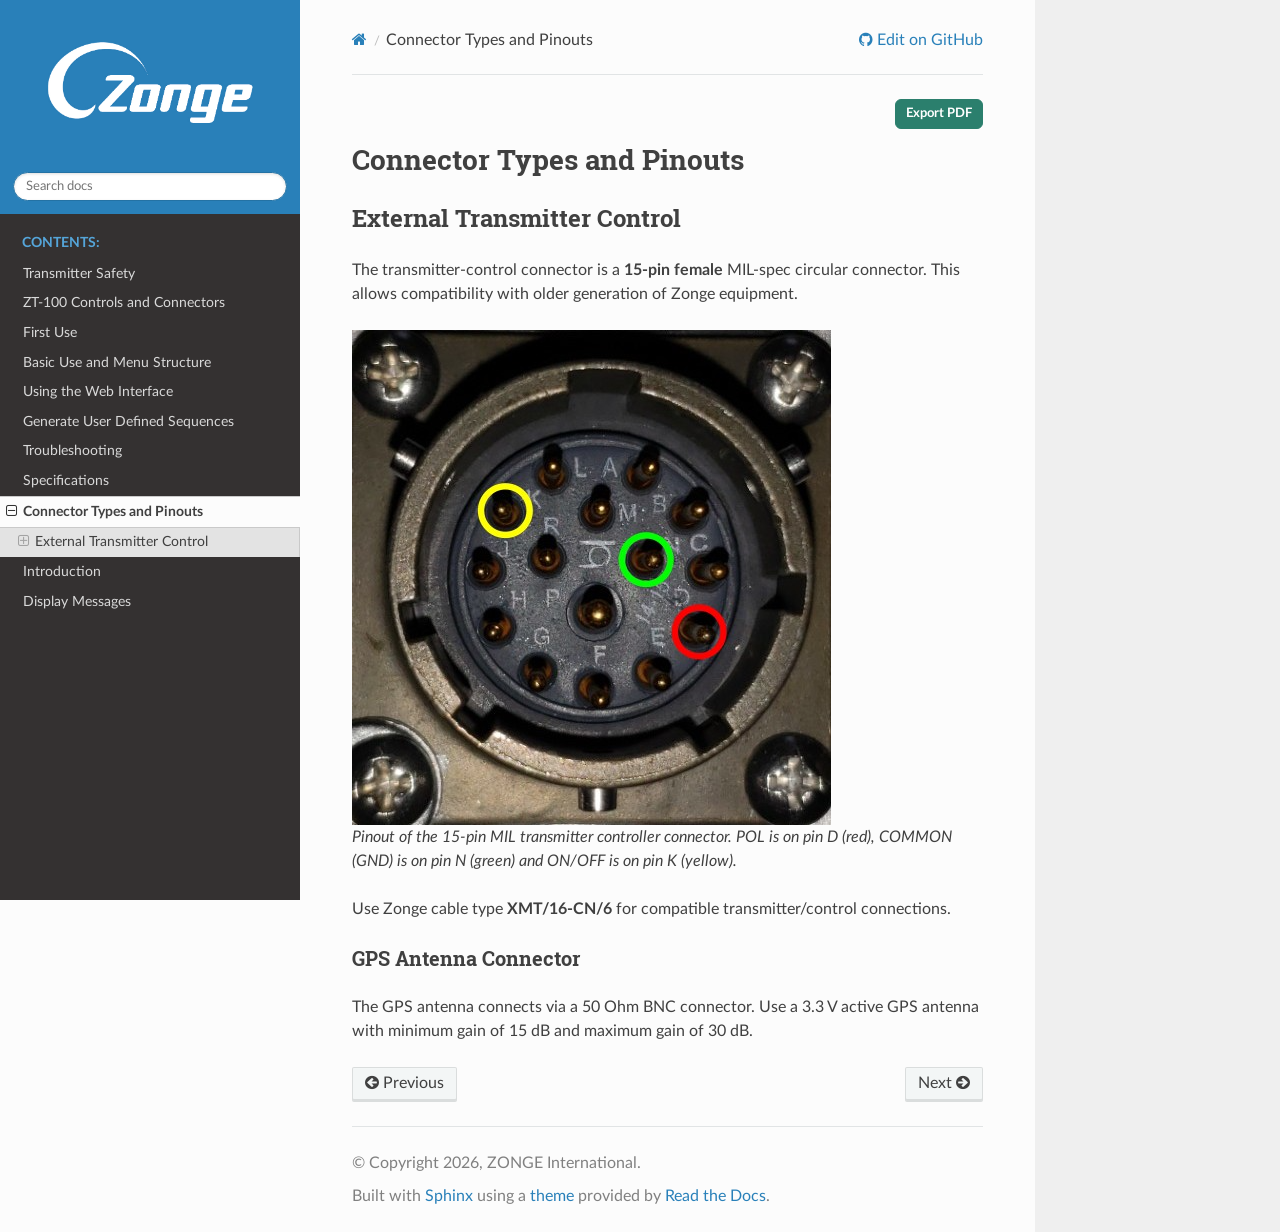
==== connectors.html @ f95c5143 "Deploy updated documentation" ====
<!DOCTYPE html>
<html class="writer-html5" lang="en" data-content_root="./">
<head>
  <meta charset="utf-8" /><meta name="viewport" content="width=device-width, initial-scale=1" />

  <meta name="viewport" content="width=device-width, initial-scale=1.0" />
  <title>Connector Types and Pinouts &mdash; ZT-100 User Manual</title>
      <link rel="stylesheet" type="text/css" href="_static/pygments.css?v=b86133f3" />
      <link rel="stylesheet" type="text/css" href="_static/css/theme.css?v=9edc463e" />
      <link rel="stylesheet" type="text/css" href="_static/custom.css?v=fa1c30a4" />

  
    <link rel="shortcut icon" href="_static/zonge.ico"/>
      <script src="_static/jquery.js?v=5d32c60e"></script>
      <script src="_static/_sphinx_javascript_frameworks_compat.js?v=2cd50e6c"></script>
      <script src="_static/documentation_options.js?v=d5501fd1"></script>
      <script src="_static/doctools.js?v=fd6eb6e6"></script>
      <script src="_static/sphinx_highlight.js?v=6ffebe34"></script>
    <script src="_static/js/theme.js"></script>
    <link rel="index" title="Index" href="genindex.html" />
    <link rel="search" title="Search" href="search.html" />
    <link rel="next" title="Introduction" href="introduction.html" />
    <link rel="prev" title="Specifications" href="specifications.html" /> 
</head>

<body class="wy-body-for-nav"> 
  <div class="wy-grid-for-nav">
    <nav data-toggle="wy-nav-shift" class="wy-nav-side">
      <div class="wy-side-scroll">
        <div class="wy-side-nav-search" >

          
          
          <a href="index.html">
            
              <img src="_static/Zonge_logo_white_transparent.png" class="logo" alt="Logo"/>
          </a>
<div role="search">
  <form id="rtd-search-form" class="wy-form" action="search.html" method="get">
    <input type="text" name="q" placeholder="Search docs" aria-label="Search docs" />
    <input type="hidden" name="check_keywords" value="yes" />
    <input type="hidden" name="area" value="default" />
  </form>
</div>
        </div><div class="wy-menu wy-menu-vertical" data-spy="affix" role="navigation" aria-label="Navigation menu">
              <p class="caption" role="heading"><span class="caption-text">Contents:</span></p>
<ul class="current">
<li class="toctree-l1"><a class="reference internal" href="safety.html">Transmitter Safety</a></li>
<li class="toctree-l1"><a class="reference internal" href="controls_connectors.html">ZT-100 Controls and Connectors</a></li>
<li class="toctree-l1"><a class="reference internal" href="first_use.html">First Use</a></li>
<li class="toctree-l1"><a class="reference internal" href="menu_structure.html">Basic Use and Menu Structure</a></li>
<li class="toctree-l1"><a class="reference internal" href="web_interface.html">Using the Web Interface</a></li>
<li class="toctree-l1"><a class="reference internal" href="user_generated_signals.html">Generate User Defined Sequences</a></li>
<li class="toctree-l1"><a class="reference internal" href="troubleshooting.html">Troubleshooting</a></li>
<li class="toctree-l1"><a class="reference internal" href="specifications.html">Specifications</a></li>
<li class="toctree-l1 current"><a class="current reference internal" href="#">Connector Types and Pinouts</a><ul>
<li class="toctree-l2"><a class="reference internal" href="#external-transmitter-control">External Transmitter Control</a><ul>
<li class="toctree-l3"><a class="reference internal" href="#gps-antenna-connector">GPS Antenna Connector</a></li>
</ul>
</li>
</ul>
</li>
<li class="toctree-l1"><a class="reference internal" href="introduction.html">Introduction</a></li>
<li class="toctree-l1"><a class="reference internal" href="messages.html">Display Messages</a></li>
</ul>

        </div>
      </div>
    </nav>

    <section data-toggle="wy-nav-shift" class="wy-nav-content-wrap"><nav class="wy-nav-top" aria-label="Mobile navigation menu" >
          <i data-toggle="wy-nav-top" class="fa fa-bars"></i>
          <a href="index.html">ZT-100 User Manual</a>
      </nav>

      <div class="wy-nav-content">
        <div class="rst-content">
          <div role="navigation" aria-label="Page navigation">
  <ul class="wy-breadcrumbs">
      <li><a href="index.html" class="icon icon-home" aria-label="Home"></a></li>
      <li class="breadcrumb-item active">Connector Types and Pinouts</li>
      <li class="wy-breadcrumbs-aside">
              <a href="https://github.com/ZONGE-International/ZT-100_User_Manual/blob/main/source/connectors.rst" class="fa fa-github"> Edit on GitHub</a>
      </li>
  </ul>
  <hr/>
</div>
          <div role="main" class="document" itemscope="itemscope" itemtype="http://schema.org/Article">
<div class="zt-page-actions" role="navigation" aria-label="Page actions">
  <a class="zt-action-link zt-action-link-primary" href="_static/ZT-100_User_Manual.pdf" target="_blank" rel="noopener">Export PDF</a>
</div>

           <div itemprop="articleBody">
             
  <section id="connector-types-and-pinouts">
<h1>Connector Types and Pinouts<a class="headerlink" href="#connector-types-and-pinouts" title="Link to this heading"></a></h1>
<section id="external-transmitter-control">
<h2>External Transmitter Control<a class="headerlink" href="#external-transmitter-control" title="Link to this heading"></a></h2>
<p>The transmitter-control connector is a <strong>15-pin female</strong> MIL-spec circular connector. This allows compatibility with older generation of Zonge equipment.</p>
<figure class="align-default" id="id1">
<img alt="_images/transmitter_connector_pinout.png" src="_images/transmitter_connector_pinout.png" />
<figcaption>
<p><span class="caption-text">Pinout of the 15-pin MIL transmitter controller connector. POL is on pin D
(red), COMMON (GND) is on pin N (green) and ON/OFF is on pin K (yellow).</span><a class="headerlink" href="#id1" title="Link to this image"></a></p>
</figcaption>
</figure>
<p>Use Zonge cable type <strong>XMT/16-CN/6</strong> for compatible transmitter/control
connections.</p>
<section id="gps-antenna-connector">
<h3>GPS Antenna Connector<a class="headerlink" href="#gps-antenna-connector" title="Link to this heading"></a></h3>
<p>The GPS antenna connects via a 50 Ohm BNC connector. Use a 3.3 V active GPS
antenna with minimum gain of 15 dB and maximum gain of 30 dB.</p>
</section>
</section>
</section>


           </div>
          </div>

          <footer><div class="rst-footer-buttons" role="navigation" aria-label="Footer">
        <a href="specifications.html" class="btn btn-neutral float-left" title="Specifications" accesskey="p" rel="prev"><span class="fa fa-arrow-circle-left" aria-hidden="true"></span> Previous</a>
        <a href="introduction.html" class="btn btn-neutral float-right" title="Introduction" accesskey="n" rel="next">Next <span class="fa fa-arrow-circle-right" aria-hidden="true"></span></a>
    </div>

  <hr/>

  <div role="contentinfo">
    <p>&#169; Copyright 2026, ZONGE International.</p>
  </div>

  Built with <a href="https://www.sphinx-doc.org/">Sphinx</a> using a
    <a href="https://github.com/readthedocs/sphinx_rtd_theme">theme</a>
    provided by <a href="https://readthedocs.org">Read the Docs</a>.
   

</footer>
        </div>
      </div>
    </section>
  </div>
  <script>
      jQuery(function () {
          SphinxRtdTheme.Navigation.enable(true);
      });
  </script> 

</body>
</html>
---- _static/pygments.css ----
pre { line-height: 125%; }
td.linenos .normal { color: inherit; background-color: transparent; padding-left: 5px; padding-right: 5px; }
span.linenos { color: inherit; background-color: transparent; padding-left: 5px; padding-right: 5px; }
td.linenos .special { color: #000000; background-color: #ffffc0; padding-left: 5px; padding-right: 5px; }
span.linenos.special { color: #000000; background-color: #ffffc0; padding-left: 5px; padding-right: 5px; }
.highlight .hll { background-color: #ffffcc }
.highlight { background: #f8f8f8; }
.highlight .c { color: #3D7B7B; font-style: italic } /* Comment */
.highlight .err { border: 1px solid #F00 } /* Error */
.highlight .k { color: #008000; font-weight: bold } /* Keyword */
.highlight .o { color: #666 } /* Operator */
.highlight .ch { color: #3D7B7B; font-style: italic } /* Comment.Hashbang */
.highlight .cm { color: #3D7B7B; font-style: italic } /* Comment.Multiline */
.highlight .cp { color: #9C6500 } /* Comment.Preproc */
.highlight .cpf { color: #3D7B7B; font-style: italic } /* Comment.PreprocFile */
.highlight .c1 { color: #3D7B7B; font-style: italic } /* Comment.Single */
.highlight .cs { color: #3D7B7B; font-style: italic } /* Comment.Special */
.highlight .gd { color: #A00000 } /* Generic.Deleted */
.highlight .ge { font-style: italic } /* Generic.Emph */
.highlight .ges { font-weight: bold; font-style: italic } /* Generic.EmphStrong */
.highlight .gr { color: #E40000 } /* Generic.Error */
.highlight .gh { color: #000080; font-weight: bold } /* Generic.Heading */
.highlight .gi { color: #008400 } /* Generic.Inserted */
.highlight .go { color: #717171 } /* Generic.Output */
.highlight .gp { color: #000080; font-weight: bold } /* Generic.Prompt */
.highlight .gs { font-weight: bold } /* Generic.Strong */
.highlight .gu { color: #800080; font-weight: bold } /* Generic.Subheading */
.highlight .gt { color: #04D } /* Generic.Traceback */
.highlight .kc { color: #008000; font-weight: bold } /* Keyword.Constant */
.highlight .kd { color: #008000; font-weight: bold } /* Keyword.Declaration */
.highlight .kn { color: #008000; font-weight: bold } /* Keyword.Namespace */
.highlight .kp { color: #008000 } /* Keyword.Pseudo */
.highlight .kr { color: #008000; font-weight: bold } /* Keyword.Reserved */
.highlight .kt { color: #B00040 } /* Keyword.Type */
.highlight .m { color: #666 } /* Literal.Number */
.highlight .s { color: #BA2121 } /* Literal.String */
.highlight .na { color: #687822 } /* Name.Attribute */
.highlight .nb { color: #008000 } /* Name.Builtin */
.highlight .nc { color: #00F; font-weight: bold } /* Name.Class */
.highlight .no { color: #800 } /* Name.Constant */
.highlight .nd { color: #A2F } /* Name.Decorator */
.highlight .ni { color: #717171; font-weight: bold } /* Name.Entity */
.highlight .ne { color: #CB3F38; font-weight: bold } /* Name.Exception */
.highlight .nf { color: #00F } /* Name.Function */
.highlight .nl { color: #767600 } /* Name.Label */
.highlight .nn { color: #00F; font-weight: bold } /* Name.Namespace */
.highlight .nt { color: #008000; font-weight: bold } /* Name.Tag */
.highlight .nv { color: #19177C } /* Name.Variable */
.highlight .ow { color: #A2F; font-weight: bold } /* Operator.Word */
.highlight .w { color: #BBB } /* Text.Whitespace */
.highlight .mb { color: #666 } /* Literal.Number.Bin */
.highlight .mf { color: #666 } /* Literal.Number.Float */
.highlight .mh { color: #666 } /* Literal.Number.Hex */
.highlight .mi { color: #666 } /* Literal.Number.Integer */
.highlight .mo { color: #666 } /* Literal.Number.Oct */
.highlight .sa { color: #BA2121 } /* Literal.String.Affix */
.highlight .sb { color: #BA2121 } /* Literal.String.Backtick */
.highlight .sc { color: #BA2121 } /* Literal.String.Char */
.highlight .dl { color: #BA2121 } /* Literal.String.Delimiter */
.highlight .sd { color: #BA2121; font-style: italic } /* Literal.String.Doc */
.highlight .s2 { color: #BA2121 } /* Literal.String.Double */
.highlight .se { color: #AA5D1F; font-weight: bold } /* Literal.String.Escape */
.highlight .sh { color: #BA2121 } /* Literal.String.Heredoc */
.highlight .si { color: #A45A77; font-weight: bold } /* Literal.String.Interpol */
.highlight .sx { color: #008000 } /* Literal.String.Other */
.highlight .sr { color: #A45A77 } /* Literal.String.Regex */
.highlight .s1 { color: #BA2121 } /* Literal.String.Single */
.highlight .ss { color: #19177C } /* Literal.String.Symbol */
.highlight .bp { color: #008000 } /* Name.Builtin.Pseudo */
.highlight .fm { color: #00F } /* Name.Function.Magic */
.highlight .vc { color: #19177C } /* Name.Variable.Class */
.highlight .vg { color: #19177C } /* Name.Variable.Global */
.highlight .vi { color: #19177C } /* Name.Variable.Instance */
.highlight .vm { color: #19177C } /* Name.Variable.Magic */
.highlight .il { color: #666 } /* Literal.Number.Integer.Long */
---- _static/css/theme.css ----
html{box-sizing:border-box}*,:after,:before{box-sizing:inherit}article,aside,details,figcaption,figure,footer,header,hgroup,nav,section{display:block}audio,canvas,video{display:inline-block;*display:inline;*zoom:1}[hidden],audio:not([controls]){display:none}*{-webkit-box-sizing:border-box;-moz-box-sizing:border-box;box-sizing:border-box}html{font-size:100%;-webkit-text-size-adjust:100%;-ms-text-size-adjust:100%}body{margin:0}a:active,a:hover{outline:0}abbr[title]{border-bottom:1px dotted}b,strong{font-weight:700}blockquote{margin:0}dfn{font-style:italic}ins{background:#ff9;text-decoration:none}ins,mark{color:#000}mark{background:#ff0;font-style:italic;font-weight:700}.rst-content code,.rst-content tt,code,kbd,pre,samp{font-family:monospace,serif;_font-family:courier new,monospace;font-size:1em}pre{white-space:pre}q{quotes:none}q:after,q:before{content:"";content:none}small{font-size:85%}sub,sup{font-size:75%;line-height:0;position:relative;vertical-align:baseline}sup{top:-.5em}sub{bottom:-.25em}dl,ol,ul{margin:0;padding:0;list-style:none;list-style-image:none}li{list-style:none}dd{margin:0}img{border:0;-ms-interpolation-mode:bicubic;vertical-align:middle;max-width:100%}svg:not(:root){overflow:hidden}figure,form{margin:0}label{cursor:pointer}button,input,select,textarea{font-size:100%;margin:0;vertical-align:baseline;*vertical-align:middle}button,input{line-height:normal}button,input[type=button],input[type=reset],input[type=submit]{cursor:pointer;-webkit-appearance:button;*overflow:visible}button[disabled],input[disabled]{cursor:default}input[type=search]{-webkit-appearance:textfield;-moz-box-sizing:content-box;-webkit-box-sizing:content-box;box-sizing:content-box}textarea{resize:vertical}table{border-collapse:collapse;border-spacing:0}td{vertical-align:top}.chromeframe{margin:.2em 0;background:#ccc;color:#000;padding:.2em 0}.ir{display:block;border:0;text-indent:-999em;overflow:hidden;background-color:transparent;background-repeat:no-repeat;text-align:left;direction:ltr;*line-height:0}.ir br{display:none}.hidden{display:none!important;visibility:hidden}.visuallyhidden{border:0;clip:rect(0 0 0 0);height:1px;margin:-1px;overflow:hidden;padding:0;position:absolute;width:1px}.visuallyhidden.focusable:active,.visuallyhidden.focusable:focus{clip:auto;height:auto;margin:0;overflow:visible;position:static;width:auto}.invisible{visibility:hidden}.relative{position:relative}big,small{font-size:100%}@media print{body,html,section{background:none!important}*{box-shadow:none!important;text-shadow:none!important;filter:none!important;-ms-filter:none!important}a,a:visited{text-decoration:underline}.ir a:after,a[href^="#"]:after,a[href^="javascript:"]:after{content:""}blockquote,pre{page-break-inside:avoid}thead{display:table-header-group}img,tr{page-break-inside:avoid}img{max-width:100%!important}@page{margin:.5cm}.rst-content .toctree-wrapper>p.caption,h2,h3,p{orphans:3;widows:3}.rst-content .toctree-wrapper>p.caption,h2,h3{page-break-after:avoid}}.btn,.fa:before,.icon:before,.rst-content .admonition,.rst-content .admonition-title:before,.rst-content .admonition-todo,.rst-content .attention,.rst-content .caution,.rst-content .code-block-caption .headerlink:before,.rst-content .danger,.rst-content .eqno .headerlink:before,.rst-content .error,.rst-content .hint,.rst-content .important,.rst-content .note,.rst-content .seealso,.rst-content .tip,.rst-content .warning,.rst-content code.download span:first-child:before,.rst-content dl dt .headerlink:before,.rst-content h1 .headerlink:before,.rst-content h2 .headerlink:before,.rst-content h3 .headerlink:before,.rst-content h4 .headerlink:before,.rst-content h5 .headerlink:before,.rst-content h6 .headerlink:before,.rst-content p.caption .headerlink:before,.rst-content p .headerlink:before,.rst-content table>caption .headerlink:before,.rst-content tt.download span:first-child:before,.wy-alert,.wy-dropdown .caret:before,.wy-inline-validate.wy-inline-validate-danger .wy-input-context:before,.wy-inline-validate.wy-inline-validate-info .wy-input-context:before,.wy-inline-validate.wy-inline-validate-success .wy-input-context:before,.wy-inline-validate.wy-inline-validate-warning .wy-input-context:before,.wy-menu-vertical li.current>a button.toctree-expand:before,.wy-menu-vertical li.on a button.toctree-expand:before,.wy-menu-vertical li button.toctree-expand:before,input[type=color],input[type=date],input[type=datetime-local],input[type=datetime],input[type=email],input[type=month],input[type=number],input[type=password],input[type=search],input[type=tel],input[type=text],input[type=time],input[type=url],input[type=week],select,textarea{-webkit-font-smoothing:antialiased}.clearfix{*zoom:1}.clearfix:after,.clearfix:before{display:table;content:""}.clearfix:after{clear:both}/*!
 *  Font Awesome 4.7.0 by @davegandy - http://fontawesome.io - @fontawesome
 *  License - http://fontawesome.io/license (Font: SIL OFL 1.1, CSS: MIT License)
 */@font-face{font-family:FontAwesome;src:url(fonts/fontawesome-webfont.eot?674f50d287a8c48dc19ba404d20fe713);src:url(fonts/fontawesome-webfont.eot?674f50d287a8c48dc19ba404d20fe713?#iefix&v=4.7.0) format("embedded-opentype"),url(fonts/fontawesome-webfont.woff2?af7ae505a9eed503f8b8e6982036873e) format("woff2"),url(fonts/fontawesome-webfont.woff?fee66e712a8a08eef5805a46892932ad) format("woff"),url(fonts/fontawesome-webfont.ttf?b06871f281fee6b241d60582ae9369b9) format("truetype"),url(fonts/fontawesome-webfont.svg?912ec66d7572ff821749319396470bde#fontawesomeregular) format("svg");font-weight:400;font-style:normal}.fa,.icon,.rst-content .admonition-title,.rst-content .code-block-caption .headerlink,.rst-content .eqno .headerlink,.rst-content code.download span:first-child,.rst-content dl dt .headerlink,.rst-content h1 .headerlink,.rst-content h2 .headerlink,.rst-content h3 .headerlink,.rst-content h4 .headerlink,.rst-content h5 .headerlink,.rst-content h6 .headerlink,.rst-content p.caption .headerlink,.rst-content p .headerlink,.rst-content table>caption .headerlink,.rst-content tt.download span:first-child,.wy-menu-vertical li.current>a button.toctree-expand,.wy-menu-vertical li.on a button.toctree-expand,.wy-menu-vertical li button.toctree-expand{display:inline-block;font:normal normal normal 14px/1 FontAwesome;font-size:inherit;text-rendering:auto;-webkit-font-smoothing:antialiased;-moz-osx-font-smoothing:grayscale}.fa-lg{font-size:1.33333em;line-height:.75em;vertical-align:-15%}.fa-2x{font-size:2em}.fa-3x{font-size:3em}.fa-4x{font-size:4em}.fa-5x{font-size:5em}.fa-fw{width:1.28571em;text-align:center}.fa-ul{padding-left:0;margin-left:2.14286em;list-style-type:none}.fa-ul>li{position:relative}.fa-li{position:absolute;left:-2.14286em;width:2.14286em;top:.14286em;text-align:center}.fa-li.fa-lg{left:-1.85714em}.fa-border{padding:.2em .25em .15em;border:.08em solid #eee;border-radius:.1em}.fa-pull-left{float:left}.fa-pull-right{float:right}.fa-pull-left.icon,.fa.fa-pull-left,.rst-content .code-block-caption .fa-pull-left.headerlink,.rst-content .eqno .fa-pull-left.headerlink,.rst-content .fa-pull-left.admonition-title,.rst-content code.download span.fa-pull-left:first-child,.rst-content dl dt .fa-pull-left.headerlink,.rst-content h1 .fa-pull-left.headerlink,.rst-content h2 .fa-pull-left.headerlink,.rst-content h3 .fa-pull-left.headerlink,.rst-content h4 .fa-pull-left.headerlink,.rst-content h5 .fa-pull-left.headerlink,.rst-content h6 .fa-pull-left.headerlink,.rst-content p .fa-pull-left.headerlink,.rst-content table>caption .fa-pull-left.headerlink,.rst-content tt.download span.fa-pull-left:first-child,.wy-menu-vertical li.current>a button.fa-pull-left.toctree-expand,.wy-menu-vertical li.on a button.fa-pull-left.toctree-expand,.wy-menu-vertical li button.fa-pull-left.toctree-expand{margin-right:.3em}.fa-pull-right.icon,.fa.fa-pull-right,.rst-content .code-block-caption .fa-pull-right.headerlink,.rst-content .eqno .fa-pull-right.headerlink,.rst-content .fa-pull-right.admonition-title,.rst-content code.download span.fa-pull-right:first-child,.rst-content dl dt .fa-pull-right.headerlink,.rst-content h1 .fa-pull-right.headerlink,.rst-content h2 .fa-pull-right.headerlink,.rst-content h3 .fa-pull-right.headerlink,.rst-content h4 .fa-pull-right.headerlink,.rst-content h5 .fa-pull-right.headerlink,.rst-content h6 .fa-pull-right.headerlink,.rst-content p .fa-pull-right.headerlink,.rst-content table>caption .fa-pull-right.headerlink,.rst-content tt.download span.fa-pull-right:first-child,.wy-menu-vertical li.current>a button.fa-pull-right.toctree-expand,.wy-menu-vertical li.on a button.fa-pull-right.toctree-expand,.wy-menu-vertical li button.fa-pull-right.toctree-expand{margin-left:.3em}.pull-right{float:right}.pull-left{float:left}.fa.pull-left,.pull-left.icon,.rst-content .code-block-caption .pull-left.headerlink,.rst-content .eqno .pull-left.headerlink,.rst-content .pull-left.admonition-title,.rst-content code.download span.pull-left:first-child,.rst-content dl dt .pull-left.headerlink,.rst-content h1 .pull-left.headerlink,.rst-content h2 .pull-left.headerlink,.rst-content h3 .pull-left.headerlink,.rst-content h4 .pull-left.headerlink,.rst-content h5 .pull-left.headerlink,.rst-content h6 .pull-left.headerlink,.rst-content p .pull-left.headerlink,.rst-content table>caption .pull-left.headerlink,.rst-content tt.download span.pull-left:first-child,.wy-menu-vertical li.current>a button.pull-left.toctree-expand,.wy-menu-vertical li.on a button.pull-left.toctree-expand,.wy-menu-vertical li button.pull-left.toctree-expand{margin-right:.3em}.fa.pull-right,.pull-right.icon,.rst-content .code-block-caption .pull-right.headerlink,.rst-content .eqno .pull-right.headerlink,.rst-content .pull-right.admonition-title,.rst-content code.download span.pull-right:first-child,.rst-content dl dt .pull-right.headerlink,.rst-content h1 .pull-right.headerlink,.rst-content h2 .pull-right.headerlink,.rst-content h3 .pull-right.headerlink,.rst-content h4 .pull-right.headerlink,.rst-content h5 .pull-right.headerlink,.rst-content h6 .pull-right.headerlink,.rst-content p .pull-right.headerlink,.rst-content table>caption .pull-right.headerlink,.rst-content tt.download span.pull-right:first-child,.wy-menu-vertical li.current>a button.pull-right.toctree-expand,.wy-menu-vertical li.on a button.pull-right.toctree-expand,.wy-menu-vertical li button.pull-right.toctree-expand{margin-left:.3em}.fa-spin{-webkit-animation:fa-spin 2s linear infinite;animation:fa-spin 2s linear infinite}.fa-pulse{-webkit-animation:fa-spin 1s steps(8) infinite;animation:fa-spin 1s steps(8) infinite}@-webkit-keyframes fa-spin{0%{-webkit-transform:rotate(0deg);transform:rotate(0deg)}to{-webkit-transform:rotate(359deg);transform:rotate(359deg)}}@keyframes fa-spin{0%{-webkit-transform:rotate(0deg);transform:rotate(0deg)}to{-webkit-transform:rotate(359deg);transform:rotate(359deg)}}.fa-rotate-90{-ms-filter:"progid:DXImageTransform.Microsoft.BasicImage(rotation=1)";-webkit-transform:rotate(90deg);-ms-transform:rotate(90deg);transform:rotate(90deg)}.fa-rotate-180{-ms-filter:"progid:DXImageTransform.Microsoft.BasicImage(rotation=2)";-webkit-transform:rotate(180deg);-ms-transform:rotate(180deg);transform:rotate(180deg)}.fa-rotate-270{-ms-filter:"progid:DXImageTransform.Microsoft.BasicImage(rotation=3)";-webkit-transform:rotate(270deg);-ms-transform:rotate(270deg);transform:rotate(270deg)}.fa-flip-horizontal{-ms-filter:"progid:DXImageTransform.Microsoft.BasicImage(rotation=0, mirror=1)";-webkit-transform:scaleX(-1);-ms-transform:scaleX(-1);transform:scaleX(-1)}.fa-flip-vertical{-ms-filter:"progid:DXImageTransform.Microsoft.BasicImage(rotation=2, mirror=1)";-webkit-transform:scaleY(-1);-ms-transform:scaleY(-1);transform:scaleY(-1)}:root .fa-flip-horizontal,:root .fa-flip-vertical,:root .fa-rotate-90,:root .fa-rotate-180,:root .fa-rotate-270{filter:none}.fa-stack{position:relative;display:inline-block;width:2em;height:2em;line-height:2em;vertical-align:middle}.fa-stack-1x,.fa-stack-2x{position:absolute;left:0;width:100%;text-align:center}.fa-stack-1x{line-height:inherit}.fa-stack-2x{font-size:2em}.fa-inverse{color:#fff}.fa-glass:before{content:""}.fa-music:before{content:""}.fa-search:before,.icon-search:before{content:""}.fa-envelope-o:before{content:""}.fa-heart:before{content:""}.fa-star:before{content:""}.fa-star-o:before{content:""}.fa-user:before{content:""}.fa-film:before{content:""}.fa-th-large:before{content:""}.fa-th:before{content:""}.fa-th-list:before{content:""}.fa-check:before{content:""}.fa-close:before,.fa-remove:before,.fa-times:before{content:""}.fa-search-plus:before{content:""}.fa-search-minus:before{content:""}.fa-power-off:before{content:""}.fa-signal:before{content:""}.fa-cog:before,.fa-gear:before{content:""}.fa-trash-o:before{content:""}.fa-home:before,.icon-home:before{content:""}.fa-file-o:before{content:""}.fa-clock-o:before{content:""}.fa-road:before{content:""}.fa-download:before,.rst-content code.download span:first-child:before,.rst-content tt.download span:first-child:before{content:""}.fa-arrow-circle-o-down:before{content:""}.fa-arrow-circle-o-up:before{content:""}.fa-inbox:before{content:""}.fa-play-circle-o:before{content:""}.fa-repeat:before,.fa-rotate-right:before{content:""}.fa-refresh:before{content:""}.fa-list-alt:before{content:""}.fa-lock:before{content:""}.fa-flag:before{content:""}.fa-headphones:before{content:""}.fa-volume-off:before{content:""}.fa-volume-down:before{content:""}.fa-volume-up:before{content:""}.fa-qrcode:before{content:""}.fa-barcode:before{content:""}.fa-tag:before{content:""}.fa-tags:before{content:""}.fa-book:before,.icon-book:before{content:""}.fa-bookmark:before{content:""}.fa-print:before{content:""}.fa-camera:before{content:""}.fa-font:before{content:""}.fa-bold:before{content:""}.fa-italic:before{content:""}.fa-text-height:before{content:""}.fa-text-width:before{content:""}.fa-align-left:before{content:""}.fa-align-center:before{content:""}.fa-align-right:before{content:""}.fa-align-justify:before{content:""}.fa-list:before{content:""}.fa-dedent:before,.fa-outdent:before{content:""}.fa-indent:before{content:""}.fa-video-camera:before{content:""}.fa-image:before,.fa-photo:before,.fa-picture-o:before{content:""}.fa-pencil:before{content:""}.fa-map-marker:before{content:""}.fa-adjust:before{content:""}.fa-tint:before{content:""}.fa-edit:before,.fa-pencil-square-o:before{content:""}.fa-share-square-o:before{content:""}.fa-check-square-o:before{content:""}.fa-arrows:before{content:""}.fa-step-backward:before{content:""}.fa-fast-backward:before{content:""}.fa-backward:before{content:""}.fa-play:before{content:""}.fa-pause:before{content:""}.fa-stop:before{content:""}.fa-forward:before{content:""}.fa-fast-forward:before{content:""}.fa-step-forward:before{content:""}.fa-eject:before{content:""}.fa-chevron-left:before{content:""}.fa-chevron-right:before{content:""}.fa-plus-circle:before{content:""}.fa-minus-circle:before{content:""}.fa-times-circle:before,.wy-inline-validate.wy-inline-validate-danger .wy-input-context:before{content:""}.fa-check-circle:before,.wy-inline-validate.wy-inline-validate-success .wy-input-context:before{content:""}.fa-question-circle:before{content:""}.fa-info-circle:before{content:""}.fa-crosshairs:before{content:""}.fa-times-circle-o:before{content:""}.fa-check-circle-o:before{content:""}.fa-ban:before{content:""}.fa-arrow-left:before{content:""}.fa-arrow-right:before{content:""}.fa-arrow-up:before{content:""}.fa-arrow-down:before{content:""}.fa-mail-forward:before,.fa-share:before{content:""}.fa-expand:before{content:""}.fa-compress:before{content:""}.fa-plus:before{content:""}.fa-minus:before{content:""}.fa-asterisk:before{content:""}.fa-exclamation-circle:before,.rst-content .admonition-title:before,.wy-inline-validate.wy-inline-validate-info .wy-input-context:before,.wy-inline-validate.wy-inline-validate-warning .wy-input-context:before{content:""}.fa-gift:before{content:""}.fa-leaf:before{content:""}.fa-fire:before,.icon-fire:before{content:""}.fa-eye:before{content:""}.fa-eye-slash:before{content:""}.fa-exclamation-triangle:before,.fa-warning:before{content:""}.fa-plane:before{content:""}.fa-calendar:before{content:""}.fa-random:before{content:""}.fa-comment:before{content:""}.fa-magnet:before{content:""}.fa-chevron-up:before{content:""}.fa-chevron-down:before{content:""}.fa-retweet:before{content:""}.fa-shopping-cart:before{content:""}.fa-folder:before{content:""}.fa-folder-open:before{content:""}.fa-arrows-v:before{content:""}.fa-arrows-h:before{content:""}.fa-bar-chart-o:before,.fa-bar-chart:before{content:""}.fa-twitter-square:before{content:""}.fa-facebook-square:before{content:""}.fa-camera-retro:before{content:""}.fa-key:before{content:""}.fa-cogs:before,.fa-gears:before{content:""}.fa-comments:before{content:""}.fa-thumbs-o-up:before{content:""}.fa-thumbs-o-down:before{content:""}.fa-star-half:before{content:""}.fa-heart-o:before{content:""}.fa-sign-out:before{content:""}.fa-linkedin-square:before{content:""}.fa-thumb-tack:before{content:""}.fa-external-link:before{content:""}.fa-sign-in:before{content:""}.fa-trophy:before{content:""}.fa-github-square:before{content:""}.fa-upload:before{content:""}.fa-lemon-o:before{content:""}.fa-phone:before{content:""}.fa-square-o:before{content:""}.fa-bookmark-o:before{content:""}.fa-phone-square:before{content:""}.fa-twitter:before{content:""}.fa-facebook-f:before,.fa-facebook:before{content:""}.fa-github:before,.icon-github:before{content:""}.fa-unlock:before{content:""}.fa-credit-card:before{content:""}.fa-feed:before,.fa-rss:before{content:""}.fa-hdd-o:before{content:""}.fa-bullhorn:before{content:""}.fa-bell:before{content:""}.fa-certificate:before{content:""}.fa-hand-o-right:before{content:""}.fa-hand-o-left:before{content:""}.fa-hand-o-up:before{content:""}.fa-hand-o-down:before{content:""}.fa-arrow-circle-left:before,.icon-circle-arrow-left:before{content:""}.fa-arrow-circle-right:before,.icon-circle-arrow-right:before{content:""}.fa-arrow-circle-up:before{content:""}.fa-arrow-circle-down:before{content:""}.fa-globe:before{content:""}.fa-wrench:before{content:""}.fa-tasks:before{content:""}.fa-filter:before{content:""}.fa-briefcase:before{content:""}.fa-arrows-alt:before{content:""}.fa-group:before,.fa-users:before{content:""}.fa-chain:before,.fa-link:before,.icon-link:before{content:""}.fa-cloud:before{content:""}.fa-flask:before{content:""}.fa-cut:before,.fa-scissors:before{content:""}.fa-copy:before,.fa-files-o:before{content:""}.fa-paperclip:before{content:""}.fa-floppy-o:before,.fa-save:before{content:""}.fa-square:before{content:""}.fa-bars:before,.fa-navicon:before,.fa-reorder:before{content:""}.fa-list-ul:before{content:""}.fa-list-ol:before{content:""}.fa-strikethrough:before{content:""}.fa-underline:before{content:""}.fa-table:before{content:""}.fa-magic:before{content:""}.fa-truck:before{content:""}.fa-pinterest:before{content:""}.fa-pinterest-square:before{content:""}.fa-google-plus-square:before{content:""}.fa-google-plus:before{content:""}.fa-money:before{content:""}.fa-caret-down:before,.icon-caret-down:before,.wy-dropdown .caret:before{content:""}.fa-caret-up:before{content:""}.fa-caret-left:before{content:""}.fa-caret-right:before{content:""}.fa-columns:before{content:""}.fa-sort:before,.fa-unsorted:before{content:""}.fa-sort-desc:before,.fa-sort-down:before{content:""}.fa-sort-asc:before,.fa-sort-up:before{content:""}.fa-envelope:before{content:""}.fa-linkedin:before{content:""}.fa-rotate-left:before,.fa-undo:before{content:""}.fa-gavel:before,.fa-legal:before{content:""}.fa-dashboard:before,.fa-tachometer:before{content:""}.fa-comment-o:before{content:""}.fa-comments-o:before{content:""}.fa-bolt:before,.fa-flash:before{content:""}.fa-sitemap:before{content:""}.fa-umbrella:before{content:""}.fa-clipboard:before,.fa-paste:before{content:""}.fa-lightbulb-o:before{content:""}.fa-exchange:before{content:""}.fa-cloud-download:before{content:""}.fa-cloud-upload:before{content:""}.fa-user-md:before{content:""}.fa-stethoscope:before{content:""}.fa-suitcase:before{content:""}.fa-bell-o:before{content:""}.fa-coffee:before{content:""}.fa-cutlery:before{content:""}.fa-file-text-o:before{content:""}.fa-building-o:before{content:""}.fa-hospital-o:before{content:""}.fa-ambulance:before{content:""}.fa-medkit:before{content:""}.fa-fighter-jet:before{content:""}.fa-beer:before{content:""}.fa-h-square:before{content:""}.fa-plus-square:before{content:""}.fa-angle-double-left:before{content:""}.fa-angle-double-right:before{content:""}.fa-angle-double-up:before{content:""}.fa-angle-double-down:before{content:""}.fa-angle-left:before{content:""}.fa-angle-right:before{content:""}.fa-angle-up:before{content:""}.fa-angle-down:before{content:""}.fa-desktop:before{content:""}.fa-laptop:before{content:""}.fa-tablet:before{content:""}.fa-mobile-phone:before,.fa-mobile:before{content:""}.fa-circle-o:before{content:""}.fa-quote-left:before{content:""}.fa-quote-right:before{content:""}.fa-spinner:before{content:""}.fa-circle:before{content:""}.fa-mail-reply:before,.fa-reply:before{content:""}.fa-github-alt:before{content:""}.fa-folder-o:before{content:""}.fa-folder-open-o:before{content:""}.fa-smile-o:before{content:""}.fa-frown-o:before{content:""}.fa-meh-o:before{content:""}.fa-gamepad:before{content:""}.fa-keyboard-o:before{content:""}.fa-flag-o:before{content:""}.fa-flag-checkered:before{content:""}.fa-terminal:before{content:""}.fa-code:before{content:""}.fa-mail-reply-all:before,.fa-reply-all:before{content:""}.fa-star-half-empty:before,.fa-star-half-full:before,.fa-star-half-o:before{content:""}.fa-location-arrow:before{content:""}.fa-crop:before{content:""}.fa-code-fork:before{content:""}.fa-chain-broken:before,.fa-unlink:before{content:""}.fa-question:before{content:""}.fa-info:before{content:""}.fa-exclamation:before{content:""}.fa-superscript:before{content:""}.fa-subscript:before{content:""}.fa-eraser:before{content:""}.fa-puzzle-piece:before{content:""}.fa-microphone:before{content:""}.fa-microphone-slash:before{content:""}.fa-shield:before{content:""}.fa-calendar-o:before{content:""}.fa-fire-extinguisher:before{content:""}.fa-rocket:before{content:""}.fa-maxcdn:before{content:""}.fa-chevron-circle-left:before{content:""}.fa-chevron-circle-right:before{content:""}.fa-chevron-circle-up:before{content:""}.fa-chevron-circle-down:before{content:""}.fa-html5:before{content:""}.fa-css3:before{content:""}.fa-anchor:before{content:""}.fa-unlock-alt:before{content:""}.fa-bullseye:before{content:""}.fa-ellipsis-h:before{content:""}.fa-ellipsis-v:before{content:""}.fa-rss-square:before{content:""}.fa-play-circle:before{content:""}.fa-ticket:before{content:""}.fa-minus-square:before{content:""}.fa-minus-square-o:before,.wy-menu-vertical li.current>a button.toctree-expand:before,.wy-menu-vertical li.on a button.toctree-expand:before{content:""}.fa-level-up:before{content:""}.fa-level-down:before{content:""}.fa-check-square:before{content:""}.fa-pencil-square:before{content:""}.fa-external-link-square:before{content:""}.fa-share-square:before{content:""}.fa-compass:before{content:""}.fa-caret-square-o-down:before,.fa-toggle-down:before{content:""}.fa-caret-square-o-up:before,.fa-toggle-up:before{content:""}.fa-caret-square-o-right:before,.fa-toggle-right:before{content:""}.fa-eur:before,.fa-euro:before{content:""}.fa-gbp:before{content:""}.fa-dollar:before,.fa-usd:before{content:""}.fa-inr:before,.fa-rupee:before{content:""}.fa-cny:before,.fa-jpy:before,.fa-rmb:before,.fa-yen:before{content:""}.fa-rouble:before,.fa-rub:before,.fa-ruble:before{content:""}.fa-krw:before,.fa-won:before{content:""}.fa-bitcoin:before,.fa-btc:before{content:""}.fa-file:before{content:""}.fa-file-text:before{content:""}.fa-sort-alpha-asc:before{content:""}.fa-sort-alpha-desc:before{content:""}.fa-sort-amount-asc:before{content:""}.fa-sort-amount-desc:before{content:""}.fa-sort-numeric-asc:before{content:""}.fa-sort-numeric-desc:before{content:""}.fa-thumbs-up:before{content:""}.fa-thumbs-down:before{content:""}.fa-youtube-square:before{content:""}.fa-youtube:before{content:""}.fa-xing:before{content:""}.fa-xing-square:before{content:""}.fa-youtube-play:before{content:""}.fa-dropbox:before{content:""}.fa-stack-overflow:before{content:""}.fa-instagram:before{content:""}.fa-flickr:before{content:""}.fa-adn:before{content:""}.fa-bitbucket:before,.icon-bitbucket:before{content:""}.fa-bitbucket-square:before{content:""}.fa-tumblr:before{content:""}.fa-tumblr-square:before{content:""}.fa-long-arrow-down:before{content:""}.fa-long-arrow-up:before{content:""}.fa-long-arrow-left:before{content:""}.fa-long-arrow-right:before{content:""}.fa-apple:before{content:""}.fa-windows:before{content:""}.fa-android:before{content:""}.fa-linux:before{content:""}.fa-dribbble:before{content:""}.fa-skype:before{content:""}.fa-foursquare:before{content:""}.fa-trello:before{content:""}.fa-female:before{content:""}.fa-male:before{content:""}.fa-gittip:before,.fa-gratipay:before{content:""}.fa-sun-o:before{content:""}.fa-moon-o:before{content:""}.fa-archive:before{content:""}.fa-bug:before{content:""}.fa-vk:before{content:""}.fa-weibo:before{content:""}.fa-renren:before{content:""}.fa-pagelines:before{content:""}.fa-stack-exchange:before{content:""}.fa-arrow-circle-o-right:before{content:""}.fa-arrow-circle-o-left:before{content:""}.fa-caret-square-o-left:before,.fa-toggle-left:before{content:""}.fa-dot-circle-o:before{content:""}.fa-wheelchair:before{content:""}.fa-vimeo-square:before{content:""}.fa-try:before,.fa-turkish-lira:before{content:""}.fa-plus-square-o:before,.wy-menu-vertical li button.toctree-expand:before{content:""}.fa-space-shuttle:before{content:""}.fa-slack:before{content:""}.fa-envelope-square:before{content:""}.fa-wordpress:before{content:""}.fa-openid:before{content:""}.fa-bank:before,.fa-institution:before,.fa-university:before{content:""}.fa-graduation-cap:before,.fa-mortar-board:before{content:""}.fa-yahoo:before{content:""}.fa-google:before{content:""}.fa-reddit:before{content:""}.fa-reddit-square:before{content:""}.fa-stumbleupon-circle:before{content:""}.fa-stumbleupon:before{content:""}.fa-delicious:before{content:""}.fa-digg:before{content:""}.fa-pied-piper-pp:before{content:""}.fa-pied-piper-alt:before{content:""}.fa-drupal:before{content:""}.fa-joomla:before{content:""}.fa-language:before{content:""}.fa-fax:before{content:""}.fa-building:before{content:""}.fa-child:before{content:""}.fa-paw:before{content:""}.fa-spoon:before{content:""}.fa-cube:before{content:""}.fa-cubes:before{content:""}.fa-behance:before{content:""}.fa-behance-square:before{content:""}.fa-steam:before{content:""}.fa-steam-square:before{content:""}.fa-recycle:before{content:""}.fa-automobile:before,.fa-car:before{content:""}.fa-cab:before,.fa-taxi:before{content:""}.fa-tree:before{content:""}.fa-spotify:before{content:""}.fa-deviantart:before{content:""}.fa-soundcloud:before{content:""}.fa-database:before{content:""}.fa-file-pdf-o:before{content:""}.fa-file-word-o:before{content:""}.fa-file-excel-o:before{content:""}.fa-file-powerpoint-o:before{content:""}.fa-file-image-o:before,.fa-file-photo-o:before,.fa-file-picture-o:before{content:""}.fa-file-archive-o:before,.fa-file-zip-o:before{content:""}.fa-file-audio-o:before,.fa-file-sound-o:before{content:""}.fa-file-movie-o:before,.fa-file-video-o:before{content:""}.fa-file-code-o:before{content:""}.fa-vine:before{content:""}.fa-codepen:before{content:""}.fa-jsfiddle:before{content:""}.fa-life-bouy:before,.fa-life-buoy:before,.fa-life-ring:before,.fa-life-saver:before,.fa-support:before{content:""}.fa-circle-o-notch:before{content:""}.fa-ra:before,.fa-rebel:before,.fa-resistance:before{content:""}.fa-empire:before,.fa-ge:before{content:""}.fa-git-square:before{content:""}.fa-git:before{content:""}.fa-hacker-news:before,.fa-y-combinator-square:before,.fa-yc-square:before{content:""}.fa-tencent-weibo:before{content:""}.fa-qq:before{content:""}.fa-wechat:before,.fa-weixin:before{content:""}.fa-paper-plane:before,.fa-send:before{content:""}.fa-paper-plane-o:before,.fa-send-o:before{content:""}.fa-history:before{content:""}.fa-circle-thin:before{content:""}.fa-header:before{content:""}.fa-paragraph:before{content:""}.fa-sliders:before{content:""}.fa-share-alt:before{content:""}.fa-share-alt-square:before{content:""}.fa-bomb:before{content:""}.fa-futbol-o:before,.fa-soccer-ball-o:before{content:""}.fa-tty:before{content:""}.fa-binoculars:before{content:""}.fa-plug:before{content:""}.fa-slideshare:before{content:""}.fa-twitch:before{content:""}.fa-yelp:before{content:""}.fa-newspaper-o:before{content:""}.fa-wifi:before{content:""}.fa-calculator:before{content:""}.fa-paypal:before{content:""}.fa-google-wallet:before{content:""}.fa-cc-visa:before{content:""}.fa-cc-mastercard:before{content:""}.fa-cc-discover:before{content:""}.fa-cc-amex:before{content:""}.fa-cc-paypal:before{content:""}.fa-cc-stripe:before{content:""}.fa-bell-slash:before{content:""}.fa-bell-slash-o:before{content:""}.fa-trash:before{content:""}.fa-copyright:before{content:""}.fa-at:before{content:""}.fa-eyedropper:before{content:""}.fa-paint-brush:before{content:""}.fa-birthday-cake:before{content:""}.fa-area-chart:before{content:""}.fa-pie-chart:before{content:""}.fa-line-chart:before{content:""}.fa-lastfm:before{content:""}.fa-lastfm-square:before{content:""}.fa-toggle-off:before{content:""}.fa-toggle-on:before{content:""}.fa-bicycle:before{content:""}.fa-bus:before{content:""}.fa-ioxhost:before{content:""}.fa-angellist:before{content:""}.fa-cc:before{content:""}.fa-ils:before,.fa-shekel:before,.fa-sheqel:before{content:""}.fa-meanpath:before{content:""}.fa-buysellads:before{content:""}.fa-connectdevelop:before{content:""}.fa-dashcube:before{content:""}.fa-forumbee:before{content:""}.fa-leanpub:before{content:""}.fa-sellsy:before{content:""}.fa-shirtsinbulk:before{content:""}.fa-simplybuilt:before{content:""}.fa-skyatlas:before{content:""}.fa-cart-plus:before{content:""}.fa-cart-arrow-down:before{content:""}.fa-diamond:before{content:""}.fa-ship:before{content:""}.fa-user-secret:before{content:""}.fa-motorcycle:before{content:""}.fa-street-view:before{content:""}.fa-heartbeat:before{content:""}.fa-venus:before{content:""}.fa-mars:before{content:""}.fa-mercury:before{content:""}.fa-intersex:before,.fa-transgender:before{content:""}.fa-transgender-alt:before{content:""}.fa-venus-double:before{content:""}.fa-mars-double:before{content:""}.fa-venus-mars:before{content:""}.fa-mars-stroke:before{content:""}.fa-mars-stroke-v:before{content:""}.fa-mars-stroke-h:before{content:""}.fa-neuter:before{content:""}.fa-genderless:before{content:""}.fa-facebook-official:before{content:""}.fa-pinterest-p:before{content:""}.fa-whatsapp:before{content:""}.fa-server:before{content:""}.fa-user-plus:before{content:""}.fa-user-times:before{content:""}.fa-bed:before,.fa-hotel:before{content:""}.fa-viacoin:before{content:""}.fa-train:before{content:""}.fa-subway:before{content:""}.fa-medium:before{content:""}.fa-y-combinator:before,.fa-yc:before{content:""}.fa-optin-monster:before{content:""}.fa-opencart:before{content:""}.fa-expeditedssl:before{content:""}.fa-battery-4:before,.fa-battery-full:before,.fa-battery:before{content:""}.fa-battery-3:before,.fa-battery-three-quarters:before{content:""}.fa-battery-2:before,.fa-battery-half:before{content:""}.fa-battery-1:before,.fa-battery-quarter:before{content:""}.fa-battery-0:before,.fa-battery-empty:before{content:""}.fa-mouse-pointer:before{content:""}.fa-i-cursor:before{content:""}.fa-object-group:before{content:""}.fa-object-ungroup:before{content:""}.fa-sticky-note:before{content:""}.fa-sticky-note-o:before{content:""}.fa-cc-jcb:before{content:""}.fa-cc-diners-club:before{content:""}.fa-clone:before{content:""}.fa-balance-scale:before{content:""}.fa-hourglass-o:before{content:""}.fa-hourglass-1:before,.fa-hourglass-start:before{content:""}.fa-hourglass-2:before,.fa-hourglass-half:before{content:""}.fa-hourglass-3:before,.fa-hourglass-end:before{content:""}.fa-hourglass:before{content:""}.fa-hand-grab-o:before,.fa-hand-rock-o:before{content:""}.fa-hand-paper-o:before,.fa-hand-stop-o:before{content:""}.fa-hand-scissors-o:before{content:""}.fa-hand-lizard-o:before{content:""}.fa-hand-spock-o:before{content:""}.fa-hand-pointer-o:before{content:""}.fa-hand-peace-o:before{content:""}.fa-trademark:before{content:""}.fa-registered:before{content:""}.fa-creative-commons:before{content:""}.fa-gg:before{content:""}.fa-gg-circle:before{content:""}.fa-tripadvisor:before{content:""}.fa-odnoklassniki:before{content:""}.fa-odnoklassniki-square:before{content:""}.fa-get-pocket:before{content:""}.fa-wikipedia-w:before{content:""}.fa-safari:before{content:""}.fa-chrome:before{content:""}.fa-firefox:before{content:""}.fa-opera:before{content:""}.fa-internet-explorer:before{content:""}.fa-television:before,.fa-tv:before{content:""}.fa-contao:before{content:""}.fa-500px:before{content:""}.fa-amazon:before{content:""}.fa-calendar-plus-o:before{content:""}.fa-calendar-minus-o:before{content:""}.fa-calendar-times-o:before{content:""}.fa-calendar-check-o:before{content:""}.fa-industry:before{content:""}.fa-map-pin:before{content:""}.fa-map-signs:before{content:""}.fa-map-o:before{content:""}.fa-map:before{content:""}.fa-commenting:before{content:""}.fa-commenting-o:before{content:""}.fa-houzz:before{content:""}.fa-vimeo:before{content:""}.fa-black-tie:before{content:""}.fa-fonticons:before{content:""}.fa-reddit-alien:before{content:""}.fa-edge:before{content:""}.fa-credit-card-alt:before{content:""}.fa-codiepie:before{content:""}.fa-modx:before{content:""}.fa-fort-awesome:before{content:""}.fa-usb:before{content:""}.fa-product-hunt:before{content:""}.fa-mixcloud:before{content:""}.fa-scribd:before{content:""}.fa-pause-circle:before{content:""}.fa-pause-circle-o:before{content:""}.fa-stop-circle:before{content:""}.fa-stop-circle-o:before{content:""}.fa-shopping-bag:before{content:""}.fa-shopping-basket:before{content:""}.fa-hashtag:before{content:""}.fa-bluetooth:before{content:""}.fa-bluetooth-b:before{content:""}.fa-percent:before{content:""}.fa-gitlab:before,.icon-gitlab:before{content:""}.fa-wpbeginner:before{content:""}.fa-wpforms:before{content:""}.fa-envira:before{content:""}.fa-universal-access:before{content:""}.fa-wheelchair-alt:before{content:""}.fa-question-circle-o:before{content:""}.fa-blind:before{content:""}.fa-audio-description:before{content:""}.fa-volume-control-phone:before{content:""}.fa-braille:before{content:""}.fa-assistive-listening-systems:before{content:""}.fa-american-sign-language-interpreting:before,.fa-asl-interpreting:before{content:""}.fa-deaf:before,.fa-deafness:before,.fa-hard-of-hearing:before{content:""}.fa-glide:before{content:""}.fa-glide-g:before{content:""}.fa-sign-language:before,.fa-signing:before{content:""}.fa-low-vision:before{content:""}.fa-viadeo:before{content:""}.fa-viadeo-square:before{content:""}.fa-snapchat:before{content:""}.fa-snapchat-ghost:before{content:""}.fa-snapchat-square:before{content:""}.fa-pied-piper:before{content:""}.fa-first-order:before{content:""}.fa-yoast:before{content:""}.fa-themeisle:before{content:""}.fa-google-plus-circle:before,.fa-google-plus-official:before{content:""}.fa-fa:before,.fa-font-awesome:before{content:""}.fa-handshake-o:before{content:""}.fa-envelope-open:before{content:""}.fa-envelope-open-o:before{content:""}.fa-linode:before{content:""}.fa-address-book:before{content:""}.fa-address-book-o:before{content:""}.fa-address-card:before,.fa-vcard:before{content:""}.fa-address-card-o:before,.fa-vcard-o:before{content:""}.fa-user-circle:before{content:""}.fa-user-circle-o:before{content:""}.fa-user-o:before{content:""}.fa-id-badge:before{content:""}.fa-drivers-license:before,.fa-id-card:before{content:""}.fa-drivers-license-o:before,.fa-id-card-o:before{content:""}.fa-quora:before{content:""}.fa-free-code-camp:before{content:""}.fa-telegram:before{content:""}.fa-thermometer-4:before,.fa-thermometer-full:before,.fa-thermometer:before{content:""}.fa-thermometer-3:before,.fa-thermometer-three-quarters:before{content:""}.fa-thermometer-2:before,.fa-thermometer-half:before{content:""}.fa-thermometer-1:before,.fa-thermometer-quarter:before{content:""}.fa-thermometer-0:before,.fa-thermometer-empty:before{content:""}.fa-shower:before{content:""}.fa-bath:before,.fa-bathtub:before,.fa-s15:before{content:""}.fa-podcast:before{content:""}.fa-window-maximize:before{content:""}.fa-window-minimize:before{content:""}.fa-window-restore:before{content:""}.fa-times-rectangle:before,.fa-window-close:before{content:""}.fa-times-rectangle-o:before,.fa-window-close-o:before{content:""}.fa-bandcamp:before{content:""}.fa-grav:before{content:""}.fa-etsy:before{content:""}.fa-imdb:before{content:""}.fa-ravelry:before{content:""}.fa-eercast:before{content:""}.fa-microchip:before{content:""}.fa-snowflake-o:before{content:""}.fa-superpowers:before{content:""}.fa-wpexplorer:before{content:""}.fa-meetup:before{content:""}.sr-only{position:absolute;width:1px;height:1px;padding:0;margin:-1px;overflow:hidden;clip:rect(0,0,0,0);border:0}.sr-only-focusable:active,.sr-only-focusable:focus{position:static;width:auto;height:auto;margin:0;overflow:visible;clip:auto}.fa,.icon,.rst-content .admonition-title,.rst-content .code-block-caption .headerlink,.rst-content .eqno .headerlink,.rst-content code.download span:first-child,.rst-content dl dt .headerlink,.rst-content h1 .headerlink,.rst-content h2 .headerlink,.rst-content h3 .headerlink,.rst-content h4 .headerlink,.rst-content h5 .headerlink,.rst-content h6 .headerlink,.rst-content p.caption .headerlink,.rst-content p .headerlink,.rst-content table>caption .headerlink,.rst-content tt.download span:first-child,.wy-dropdown .caret,.wy-inline-validate.wy-inline-validate-danger .wy-input-context,.wy-inline-validate.wy-inline-validate-info .wy-input-context,.wy-inline-validate.wy-inline-validate-success .wy-input-context,.wy-inline-validate.wy-inline-validate-warning .wy-input-context,.wy-menu-vertical li.current>a button.toctree-expand,.wy-menu-vertical li.on a button.toctree-expand,.wy-menu-vertical li button.toctree-expand{font-family:inherit}.fa:before,.icon:before,.rst-content .admonition-title:before,.rst-content .code-block-caption .headerlink:before,.rst-content .eqno .headerlink:before,.rst-content code.download span:first-child:before,.rst-content dl dt .headerlink:before,.rst-content h1 .headerlink:before,.rst-content h2 .headerlink:before,.rst-content h3 .headerlink:before,.rst-content h4 .headerlink:before,.rst-content h5 .headerlink:before,.rst-content h6 .headerlink:before,.rst-content p.caption .headerlink:before,.rst-content p .headerlink:before,.rst-content table>caption .headerlink:before,.rst-content tt.download span:first-child:before,.wy-dropdown .caret:before,.wy-inline-validate.wy-inline-validate-danger .wy-input-context:before,.wy-inline-validate.wy-inline-validate-info .wy-input-context:before,.wy-inline-validate.wy-inline-validate-success .wy-input-context:before,.wy-inline-validate.wy-inline-validate-warning .wy-input-context:before,.wy-menu-vertical li.current>a button.toctree-expand:before,.wy-menu-vertical li.on a button.toctree-expand:before,.wy-menu-vertical li button.toctree-expand:before{font-family:FontAwesome;display:inline-block;font-style:normal;font-weight:400;line-height:1;text-decoration:inherit}.rst-content .code-block-caption a .headerlink,.rst-content .eqno a .headerlink,.rst-content a .admonition-title,.rst-content code.download a span:first-child,.rst-content dl dt a .headerlink,.rst-content h1 a .headerlink,.rst-content h2 a .headerlink,.rst-content h3 a .headerlink,.rst-content h4 a .headerlink,.rst-content h5 a .headerlink,.rst-content h6 a .headerlink,.rst-content p.caption a .headerlink,.rst-content p a .headerlink,.rst-content table>caption a .headerlink,.rst-content tt.download a span:first-child,.wy-menu-vertical li.current>a button.toctree-expand,.wy-menu-vertical li.on a button.toctree-expand,.wy-menu-vertical li a button.toctree-expand,a .fa,a .icon,a .rst-content .admonition-title,a .rst-content .code-block-caption .headerlink,a .rst-content .eqno .headerlink,a .rst-content code.download span:first-child,a .rst-content dl dt .headerlink,a .rst-content h1 .headerlink,a .rst-content h2 .headerlink,a .rst-content h3 .headerlink,a .rst-content h4 .headerlink,a .rst-content h5 .headerlink,a .rst-content h6 .headerlink,a .rst-content p.caption .headerlink,a .rst-content p .headerlink,a .rst-content table>caption .headerlink,a .rst-content tt.download span:first-child,a .wy-menu-vertical li button.toctree-expand{display:inline-block;text-decoration:inherit}.btn .fa,.btn .icon,.btn .rst-content .admonition-title,.btn .rst-content .code-block-caption .headerlink,.btn .rst-content .eqno .headerlink,.btn .rst-content code.download span:first-child,.btn .rst-content dl dt .headerlink,.btn .rst-content h1 .headerlink,.btn .rst-content h2 .headerlink,.btn .rst-content h3 .headerlink,.btn .rst-content h4 .headerlink,.btn .rst-content h5 .headerlink,.btn .rst-content h6 .headerlink,.btn .rst-content p .headerlink,.btn .rst-content table>caption .headerlink,.btn .rst-content tt.download span:first-child,.btn .wy-menu-vertical li.current>a button.toctree-expand,.btn .wy-menu-vertical li.on a button.toctree-expand,.btn .wy-menu-vertical li button.toctree-expand,.nav .fa,.nav .icon,.nav .rst-content .admonition-title,.nav .rst-content .code-block-caption .headerlink,.nav .rst-content .eqno .headerlink,.nav .rst-content code.download span:first-child,.nav .rst-content dl dt .headerlink,.nav .rst-content h1 .headerlink,.nav .rst-content h2 .headerlink,.nav .rst-content h3 .headerlink,.nav .rst-content h4 .headerlink,.nav .rst-content h5 .headerlink,.nav .rst-content h6 .headerlink,.nav .rst-content p .headerlink,.nav .rst-content table>caption .headerlink,.nav .rst-content tt.download span:first-child,.nav .wy-menu-vertical li.current>a button.toctree-expand,.nav .wy-menu-vertical li.on a button.toctree-expand,.nav .wy-menu-vertical li button.toctree-expand,.rst-content .btn .admonition-title,.rst-content .code-block-caption .btn .headerlink,.rst-content .code-block-caption .nav .headerlink,.rst-content .eqno .btn .headerlink,.rst-content .eqno .nav .headerlink,.rst-content .nav .admonition-title,.rst-content code.download .btn span:first-child,.rst-content code.download .nav span:first-child,.rst-content dl dt .btn .headerlink,.rst-content dl dt .nav .headerlink,.rst-content h1 .btn .headerlink,.rst-content h1 .nav .headerlink,.rst-content h2 .btn .headerlink,.rst-content h2 .nav .headerlink,.rst-content h3 .btn .headerlink,.rst-content h3 .nav .headerlink,.rst-content h4 .btn .headerlink,.rst-content h4 .nav .headerlink,.rst-content h5 .btn .headerlink,.rst-content h5 .nav .headerlink,.rst-content h6 .btn .headerlink,.rst-content h6 .nav .headerlink,.rst-content p .btn .headerlink,.rst-content p .nav .headerlink,.rst-content table>caption .btn .headerlink,.rst-content table>caption .nav .headerlink,.rst-content tt.download .btn span:first-child,.rst-content tt.download .nav span:first-child,.wy-menu-vertical li .btn button.toctree-expand,.wy-menu-vertical li.current>a .btn button.toctree-expand,.wy-menu-vertical li.current>a .nav button.toctree-expand,.wy-menu-vertical li .nav button.toctree-expand,.wy-menu-vertical li.on a .btn button.toctree-expand,.wy-menu-vertical li.on a .nav button.toctree-expand{display:inline}.btn .fa-large.icon,.btn .fa.fa-large,.btn .rst-content .code-block-caption .fa-large.headerlink,.btn .rst-content .eqno .fa-large.headerlink,.btn .rst-content .fa-large.admonition-title,.btn .rst-content code.download span.fa-large:first-child,.btn .rst-content dl dt .fa-large.headerlink,.btn .rst-content h1 .fa-large.headerlink,.btn .rst-content h2 .fa-large.headerlink,.btn .rst-content h3 .fa-large.headerlink,.btn .rst-content h4 .fa-large.headerlink,.btn .rst-content h5 .fa-large.headerlink,.btn .rst-content h6 .fa-large.headerlink,.btn .rst-content p .fa-large.headerlink,.btn .rst-content table>caption .fa-large.headerlink,.btn .rst-content tt.download span.fa-large:first-child,.btn .wy-menu-vertical li button.fa-large.toctree-expand,.nav .fa-large.icon,.nav .fa.fa-large,.nav .rst-content .code-block-caption .fa-large.headerlink,.nav .rst-content .eqno .fa-large.headerlink,.nav .rst-content .fa-large.admonition-title,.nav .rst-content code.download span.fa-large:first-child,.nav .rst-content dl dt .fa-large.headerlink,.nav .rst-content h1 .fa-large.headerlink,.nav .rst-content h2 .fa-large.headerlink,.nav .rst-content h3 .fa-large.headerlink,.nav .rst-content h4 .fa-large.headerlink,.nav .rst-content h5 .fa-large.headerlink,.nav .rst-content h6 .fa-large.headerlink,.nav .rst-content p .fa-large.headerlink,.nav .rst-content table>caption .fa-large.headerlink,.nav .rst-content tt.download span.fa-large:first-child,.nav .wy-menu-vertical li button.fa-large.toctree-expand,.rst-content .btn .fa-large.admonition-title,.rst-content .code-block-caption .btn .fa-large.headerlink,.rst-content .code-block-caption .nav .fa-large.headerlink,.rst-content .eqno .btn .fa-large.headerlink,.rst-content .eqno .nav .fa-large.headerlink,.rst-content .nav .fa-large.admonition-title,.rst-content code.download .btn span.fa-large:first-child,.rst-content code.download .nav span.fa-large:first-child,.rst-content dl dt .btn .fa-large.headerlink,.rst-content dl dt .nav .fa-large.headerlink,.rst-content h1 .btn .fa-large.headerlink,.rst-content h1 .nav .fa-large.headerlink,.rst-content h2 .btn .fa-large.headerlink,.rst-content h2 .nav .fa-large.headerlink,.rst-content h3 .btn .fa-large.headerlink,.rst-content h3 .nav .fa-large.headerlink,.rst-content h4 .btn .fa-large.headerlink,.rst-content h4 .nav .fa-large.headerlink,.rst-content h5 .btn .fa-large.headerlink,.rst-content h5 .nav .fa-large.headerlink,.rst-content h6 .btn .fa-large.headerlink,.rst-content h6 .nav .fa-large.headerlink,.rst-content p .btn .fa-large.headerlink,.rst-content p .nav .fa-large.headerlink,.rst-content table>caption .btn .fa-large.headerlink,.rst-content table>caption .nav .fa-large.headerlink,.rst-content tt.download .btn span.fa-large:first-child,.rst-content tt.download .nav span.fa-large:first-child,.wy-menu-vertical li .btn button.fa-large.toctree-expand,.wy-menu-vertical li .nav button.fa-large.toctree-expand{line-height:.9em}.btn .fa-spin.icon,.btn .fa.fa-spin,.btn .rst-content .code-block-caption .fa-spin.headerlink,.btn .rst-content .eqno .fa-spin.headerlink,.btn .rst-content .fa-spin.admonition-title,.btn .rst-content code.download span.fa-spin:first-child,.btn .rst-content dl dt .fa-spin.headerlink,.btn .rst-content h1 .fa-spin.headerlink,.btn .rst-content h2 .fa-spin.headerlink,.btn .rst-content h3 .fa-spin.headerlink,.btn .rst-content h4 .fa-spin.headerlink,.btn .rst-content h5 .fa-spin.headerlink,.btn .rst-content h6 .fa-spin.headerlink,.btn .rst-content p .fa-spin.headerlink,.btn .rst-content table>caption .fa-spin.headerlink,.btn .rst-content tt.download span.fa-spin:first-child,.btn .wy-menu-vertical li button.fa-spin.toctree-expand,.nav .fa-spin.icon,.nav .fa.fa-spin,.nav .rst-content .code-block-caption .fa-spin.headerlink,.nav .rst-content .eqno .fa-spin.headerlink,.nav .rst-content .fa-spin.admonition-title,.nav .rst-content code.download span.fa-spin:first-child,.nav .rst-content dl dt .fa-spin.headerlink,.nav .rst-content h1 .fa-spin.headerlink,.nav .rst-content h2 .fa-spin.headerlink,.nav .rst-content h3 .fa-spin.headerlink,.nav .rst-content h4 .fa-spin.headerlink,.nav .rst-content h5 .fa-spin.headerlink,.nav .rst-content h6 .fa-spin.headerlink,.nav .rst-content p .fa-spin.headerlink,.nav .rst-content table>caption .fa-spin.headerlink,.nav .rst-content tt.download span.fa-spin:first-child,.nav .wy-menu-vertical li button.fa-spin.toctree-expand,.rst-content .btn .fa-spin.admonition-title,.rst-content .code-block-caption .btn .fa-spin.headerlink,.rst-content .code-block-caption .nav .fa-spin.headerlink,.rst-content .eqno .btn .fa-spin.headerlink,.rst-content .eqno .nav .fa-spin.headerlink,.rst-content .nav .fa-spin.admonition-title,.rst-content code.download .btn span.fa-spin:first-child,.rst-content code.download .nav span.fa-spin:first-child,.rst-content dl dt .btn .fa-spin.headerlink,.rst-content dl dt .nav .fa-spin.headerlink,.rst-content h1 .btn .fa-spin.headerlink,.rst-content h1 .nav .fa-spin.headerlink,.rst-content h2 .btn .fa-spin.headerlink,.rst-content h2 .nav .fa-spin.headerlink,.rst-content h3 .btn .fa-spin.headerlink,.rst-content h3 .nav .fa-spin.headerlink,.rst-content h4 .btn .fa-spin.headerlink,.rst-content h4 .nav .fa-spin.headerlink,.rst-content h5 .btn .fa-spin.headerlink,.rst-content h5 .nav .fa-spin.headerlink,.rst-content h6 .btn .fa-spin.headerlink,.rst-content h6 .nav .fa-spin.headerlink,.rst-content p .btn .fa-spin.headerlink,.rst-content p .nav .fa-spin.headerlink,.rst-content table>caption .btn .fa-spin.headerlink,.rst-content table>caption .nav .fa-spin.headerlink,.rst-content tt.download .btn span.fa-spin:first-child,.rst-content tt.download .nav span.fa-spin:first-child,.wy-menu-vertical li .btn button.fa-spin.toctree-expand,.wy-menu-vertical li .nav button.fa-spin.toctree-expand{display:inline-block}.btn.fa:before,.btn.icon:before,.rst-content .btn.admonition-title:before,.rst-content .code-block-caption .btn.headerlink:before,.rst-content .eqno .btn.headerlink:before,.rst-content code.download span.btn:first-child:before,.rst-content dl dt .btn.headerlink:before,.rst-content h1 .btn.headerlink:before,.rst-content h2 .btn.headerlink:before,.rst-content h3 .btn.headerlink:before,.rst-content h4 .btn.headerlink:before,.rst-content h5 .btn.headerlink:before,.rst-content h6 .btn.headerlink:before,.rst-content p .btn.headerlink:before,.rst-content table>caption .btn.headerlink:before,.rst-content tt.download span.btn:first-child:before,.wy-menu-vertical li button.btn.toctree-expand:before{opacity:.5;-webkit-transition:opacity .05s ease-in;-moz-transition:opacity .05s ease-in;transition:opacity .05s ease-in}.btn.fa:hover:before,.btn.icon:hover:before,.rst-content .btn.admonition-title:hover:before,.rst-content .code-block-caption .btn.headerlink:hover:before,.rst-content .eqno .btn.headerlink:hover:before,.rst-content code.download span.btn:first-child:hover:before,.rst-content dl dt .btn.headerlink:hover:before,.rst-content h1 .btn.headerlink:hover:before,.rst-content h2 .btn.headerlink:hover:before,.rst-content h3 .btn.headerlink:hover:before,.rst-content h4 .btn.headerlink:hover:before,.rst-content h5 .btn.headerlink:hover:before,.rst-content h6 .btn.headerlink:hover:before,.rst-content p .btn.headerlink:hover:before,.rst-content table>caption .btn.headerlink:hover:before,.rst-content tt.download span.btn:first-child:hover:before,.wy-menu-vertical li button.btn.toctree-expand:hover:before{opacity:1}.btn-mini .fa:before,.btn-mini .icon:before,.btn-mini .rst-content .admonition-title:before,.btn-mini .rst-content .code-block-caption .headerlink:before,.btn-mini .rst-content .eqno .headerlink:before,.btn-mini .rst-content code.download span:first-child:before,.btn-mini .rst-content dl dt .headerlink:before,.btn-mini .rst-content h1 .headerlink:before,.btn-mini .rst-content h2 .headerlink:before,.btn-mini .rst-content h3 .headerlink:before,.btn-mini .rst-content h4 .headerlink:before,.btn-mini .rst-content h5 .headerlink:before,.btn-mini .rst-content h6 .headerlink:before,.btn-mini .rst-content p .headerlink:before,.btn-mini .rst-content table>caption .headerlink:before,.btn-mini .rst-content tt.download span:first-child:before,.btn-mini .wy-menu-vertical li button.toctree-expand:before,.rst-content .btn-mini .admonition-title:before,.rst-content .code-block-caption .btn-mini .headerlink:before,.rst-content .eqno .btn-mini .headerlink:before,.rst-content code.download .btn-mini span:first-child:before,.rst-content dl dt .btn-mini .headerlink:before,.rst-content h1 .btn-mini .headerlink:before,.rst-content h2 .btn-mini .headerlink:before,.rst-content h3 .btn-mini .headerlink:before,.rst-content h4 .btn-mini .headerlink:before,.rst-content h5 .btn-mini .headerlink:before,.rst-content h6 .btn-mini .headerlink:before,.rst-content p .btn-mini .headerlink:before,.rst-content table>caption .btn-mini .headerlink:before,.rst-content tt.download .btn-mini span:first-child:before,.wy-menu-vertical li .btn-mini button.toctree-expand:before{font-size:14px;vertical-align:-15%}.rst-content .admonition,.rst-content .admonition-todo,.rst-content .attention,.rst-content .caution,.rst-content .danger,.rst-content .error,.rst-content .hint,.rst-content .important,.rst-content .note,.rst-content .seealso,.rst-content .tip,.rst-content .warning,.wy-alert{padding:12px;line-height:24px;margin-bottom:24px;background:#e7f2fa}.rst-content .admonition-title,.wy-alert-title{font-weight:700;display:block;color:#fff;background:#6ab0de;padding:6px 12px;margin:-12px -12px 12px}.rst-content .danger,.rst-content .error,.rst-content .wy-alert-danger.admonition,.rst-content .wy-alert-danger.admonition-todo,.rst-content .wy-alert-danger.attention,.rst-content .wy-alert-danger.caution,.rst-content .wy-alert-danger.hint,.rst-content .wy-alert-danger.important,.rst-content .wy-alert-danger.note,.rst-content .wy-alert-danger.seealso,.rst-content .wy-alert-danger.tip,.rst-content .wy-alert-danger.warning,.wy-alert.wy-alert-danger{background:#fdf3f2}.rst-content .danger .admonition-title,.rst-content .danger .wy-alert-title,.rst-content .error .admonition-title,.rst-content .error .wy-alert-title,.rst-content .wy-alert-danger.admonition-todo .admonition-title,.rst-content .wy-alert-danger.admonition-todo .wy-alert-title,.rst-content .wy-alert-danger.admonition .admonition-title,.rst-content .wy-alert-danger.admonition .wy-alert-title,.rst-content .wy-alert-danger.attention .admonition-title,.rst-content .wy-alert-danger.attention .wy-alert-title,.rst-content .wy-alert-danger.caution .admonition-title,.rst-content .wy-alert-danger.caution .wy-alert-title,.rst-content .wy-alert-danger.hint .admonition-title,.rst-content .wy-alert-danger.hint .wy-alert-title,.rst-content .wy-alert-danger.important .admonition-title,.rst-content .wy-alert-danger.important .wy-alert-title,.rst-content .wy-alert-danger.note .admonition-title,.rst-content .wy-alert-danger.note .wy-alert-title,.rst-content .wy-alert-danger.seealso .admonition-title,.rst-content .wy-alert-danger.seealso .wy-alert-title,.rst-content .wy-alert-danger.tip .admonition-title,.rst-content .wy-alert-danger.tip .wy-alert-title,.rst-content .wy-alert-danger.warning .admonition-title,.rst-content .wy-alert-danger.warning .wy-alert-title,.rst-content .wy-alert.wy-alert-danger .admonition-title,.wy-alert.wy-alert-danger .rst-content .admonition-title,.wy-alert.wy-alert-danger .wy-alert-title{background:#f29f97}.rst-content .admonition-todo,.rst-content .attention,.rst-content .caution,.rst-content .warning,.rst-content .wy-alert-warning.admonition,.rst-content .wy-alert-warning.danger,.rst-content .wy-alert-warning.error,.rst-content .wy-alert-warning.hint,.rst-content .wy-alert-warning.important,.rst-content .wy-alert-warning.note,.rst-content .wy-alert-warning.seealso,.rst-content .wy-alert-warning.tip,.wy-alert.wy-alert-warning{background:#ffedcc}.rst-content .admonition-todo .admonition-title,.rst-content .admonition-todo .wy-alert-title,.rst-content .attention .admonition-title,.rst-content .attention .wy-alert-title,.rst-content .caution .admonition-title,.rst-content .caution .wy-alert-title,.rst-content .warning .admonition-title,.rst-content .warning .wy-alert-title,.rst-content .wy-alert-warning.admonition .admonition-title,.rst-content .wy-alert-warning.admonition .wy-alert-title,.rst-content .wy-alert-warning.danger .admonition-title,.rst-content .wy-alert-warning.danger .wy-alert-title,.rst-content .wy-alert-warning.error .admonition-title,.rst-content .wy-alert-warning.error .wy-alert-title,.rst-content .wy-alert-warning.hint .admonition-title,.rst-content .wy-alert-warning.hint .wy-alert-title,.rst-content .wy-alert-warning.important .admonition-title,.rst-content .wy-alert-warning.important .wy-alert-title,.rst-content .wy-alert-warning.note .admonition-title,.rst-content .wy-alert-warning.note .wy-alert-title,.rst-content .wy-alert-warning.seealso .admonition-title,.rst-content .wy-alert-warning.seealso .wy-alert-title,.rst-content .wy-alert-warning.tip .admonition-title,.rst-content .wy-alert-warning.tip .wy-alert-title,.rst-content .wy-alert.wy-alert-warning .admonition-title,.wy-alert.wy-alert-warning .rst-content .admonition-title,.wy-alert.wy-alert-warning .wy-alert-title{background:#f0b37e}.rst-content .note,.rst-content .seealso,.rst-content .wy-alert-info.admonition,.rst-content .wy-alert-info.admonition-todo,.rst-content .wy-alert-info.attention,.rst-content .wy-alert-info.caution,.rst-content .wy-alert-info.danger,.rst-content .wy-alert-info.error,.rst-content .wy-alert-info.hint,.rst-content .wy-alert-info.important,.rst-content .wy-alert-info.tip,.rst-content .wy-alert-info.warning,.wy-alert.wy-alert-info{background:#e7f2fa}.rst-content .note .admonition-title,.rst-content .note .wy-alert-title,.rst-content .seealso .admonition-title,.rst-content .seealso .wy-alert-title,.rst-content .wy-alert-info.admonition-todo .admonition-title,.rst-content .wy-alert-info.admonition-todo .wy-alert-title,.rst-content .wy-alert-info.admonition .admonition-title,.rst-content .wy-alert-info.admonition .wy-alert-title,.rst-content .wy-alert-info.attention .admonition-title,.rst-content .wy-alert-info.attention .wy-alert-title,.rst-content .wy-alert-info.caution .admonition-title,.rst-content .wy-alert-info.caution .wy-alert-title,.rst-content .wy-alert-info.danger .admonition-title,.rst-content .wy-alert-info.danger .wy-alert-title,.rst-content .wy-alert-info.error .admonition-title,.rst-content .wy-alert-info.error .wy-alert-title,.rst-content .wy-alert-info.hint .admonition-title,.rst-content .wy-alert-info.hint .wy-alert-title,.rst-content .wy-alert-info.important .admonition-title,.rst-content .wy-alert-info.important .wy-alert-title,.rst-content .wy-alert-info.tip .admonition-title,.rst-content .wy-alert-info.tip .wy-alert-title,.rst-content .wy-alert-info.warning .admonition-title,.rst-content .wy-alert-info.warning .wy-alert-title,.rst-content .wy-alert.wy-alert-info .admonition-title,.wy-alert.wy-alert-info .rst-content .admonition-title,.wy-alert.wy-alert-info .wy-alert-title{background:#6ab0de}.rst-content .hint,.rst-content .important,.rst-content .tip,.rst-content .wy-alert-success.admonition,.rst-content .wy-alert-success.admonition-todo,.rst-content .wy-alert-success.attention,.rst-content .wy-alert-success.caution,.rst-content .wy-alert-success.danger,.rst-content .wy-alert-success.error,.rst-content .wy-alert-success.note,.rst-content .wy-alert-success.seealso,.rst-content .wy-alert-success.warning,.wy-alert.wy-alert-success{background:#dbfaf4}.rst-content .hint .admonition-title,.rst-content .hint .wy-alert-title,.rst-content .important .admonition-title,.rst-content .important .wy-alert-title,.rst-content .tip .admonition-title,.rst-content .tip .wy-alert-title,.rst-content .wy-alert-success.admonition-todo .admonition-title,.rst-content .wy-alert-success.admonition-todo .wy-alert-title,.rst-content .wy-alert-success.admonition .admonition-title,.rst-content .wy-alert-success.admonition .wy-alert-title,.rst-content .wy-alert-success.attention .admonition-title,.rst-content .wy-alert-success.attention .wy-alert-title,.rst-content .wy-alert-success.caution .admonition-title,.rst-content .wy-alert-success.caution .wy-alert-title,.rst-content .wy-alert-success.danger .admonition-title,.rst-content .wy-alert-success.danger .wy-alert-title,.rst-content .wy-alert-success.error .admonition-title,.rst-content .wy-alert-success.error .wy-alert-title,.rst-content .wy-alert-success.note .admonition-title,.rst-content .wy-alert-success.note .wy-alert-title,.rst-content .wy-alert-success.seealso .admonition-title,.rst-content .wy-alert-success.seealso .wy-alert-title,.rst-content .wy-alert-success.warning .admonition-title,.rst-content .wy-alert-success.warning .wy-alert-title,.rst-content .wy-alert.wy-alert-success .admonition-title,.wy-alert.wy-alert-success .rst-content .admonition-title,.wy-alert.wy-alert-success .wy-alert-title{background:#1abc9c}.rst-content .wy-alert-neutral.admonition,.rst-content .wy-alert-neutral.admonition-todo,.rst-content .wy-alert-neutral.attention,.rst-content .wy-alert-neutral.caution,.rst-content .wy-alert-neutral.danger,.rst-content .wy-alert-neutral.error,.rst-content .wy-alert-neutral.hint,.rst-content .wy-alert-neutral.important,.rst-content .wy-alert-neutral.note,.rst-content .wy-alert-neutral.seealso,.rst-content .wy-alert-neutral.tip,.rst-content .wy-alert-neutral.warning,.wy-alert.wy-alert-neutral{background:#f3f6f6}.rst-content .wy-alert-neutral.admonition-todo .admonition-title,.rst-content .wy-alert-neutral.admonition-todo .wy-alert-title,.rst-content .wy-alert-neutral.admonition .admonition-title,.rst-content .wy-alert-neutral.admonition .wy-alert-title,.rst-content .wy-alert-neutral.attention .admonition-title,.rst-content .wy-alert-neutral.attention .wy-alert-title,.rst-content .wy-alert-neutral.caution .admonition-title,.rst-content .wy-alert-neutral.caution .wy-alert-title,.rst-content .wy-alert-neutral.danger .admonition-title,.rst-content .wy-alert-neutral.danger .wy-alert-title,.rst-content .wy-alert-neutral.error .admonition-title,.rst-content .wy-alert-neutral.error .wy-alert-title,.rst-content .wy-alert-neutral.hint .admonition-title,.rst-content .wy-alert-neutral.hint .wy-alert-title,.rst-content .wy-alert-neutral.important .admonition-title,.rst-content .wy-alert-neutral.important .wy-alert-title,.rst-content .wy-alert-neutral.note .admonition-title,.rst-content .wy-alert-neutral.note .wy-alert-title,.rst-content .wy-alert-neutral.seealso .admonition-title,.rst-content .wy-alert-neutral.seealso .wy-alert-title,.rst-content .wy-alert-neutral.tip .admonition-title,.rst-content .wy-alert-neutral.tip .wy-alert-title,.rst-content .wy-alert-neutral.warning .admonition-title,.rst-content .wy-alert-neutral.warning .wy-alert-title,.rst-content .wy-alert.wy-alert-neutral .admonition-title,.wy-alert.wy-alert-neutral .rst-content .admonition-title,.wy-alert.wy-alert-neutral .wy-alert-title{color:#404040;background:#e1e4e5}.rst-content .wy-alert-neutral.admonition-todo a,.rst-content .wy-alert-neutral.admonition a,.rst-content .wy-alert-neutral.attention a,.rst-content .wy-alert-neutral.caution a,.rst-content .wy-alert-neutral.danger a,.rst-content .wy-alert-neutral.error a,.rst-content .wy-alert-neutral.hint a,.rst-content .wy-alert-neutral.important a,.rst-content .wy-alert-neutral.note a,.rst-content .wy-alert-neutral.seealso a,.rst-content .wy-alert-neutral.tip a,.rst-content .wy-alert-neutral.warning a,.wy-alert.wy-alert-neutral a{color:#2980b9}.rst-content .admonition-todo p:last-child,.rst-content .admonition p:last-child,.rst-content .attention p:last-child,.rst-content .caution p:last-child,.rst-content .danger p:last-child,.rst-content .error p:last-child,.rst-content .hint p:last-child,.rst-content .important p:last-child,.rst-content .note p:last-child,.rst-content .seealso p:last-child,.rst-content .tip p:last-child,.rst-content .warning p:last-child,.wy-alert p:last-child{margin-bottom:0}.wy-tray-container{position:fixed;bottom:0;left:0;z-index:600}.wy-tray-container li{display:block;width:300px;background:transparent;color:#fff;text-align:center;box-shadow:0 5px 5px 0 rgba(0,0,0,.1);padding:0 24px;min-width:20%;opacity:0;height:0;line-height:56px;overflow:hidden;-webkit-transition:all .3s ease-in;-moz-transition:all .3s ease-in;transition:all .3s ease-in}.wy-tray-container li.wy-tray-item-success{background:#27ae60}.wy-tray-container li.wy-tray-item-info{background:#2980b9}.wy-tray-container li.wy-tray-item-warning{background:#e67e22}.wy-tray-container li.wy-tray-item-danger{background:#e74c3c}.wy-tray-container li.on{opacity:1;height:56px}@media screen and (max-width:768px){.wy-tray-container{bottom:auto;top:0;width:100%}.wy-tray-container li{width:100%}}button{font-size:100%;margin:0;vertical-align:baseline;*vertical-align:middle;cursor:pointer;line-height:normal;-webkit-appearance:button;*overflow:visible}button::-moz-focus-inner,input::-moz-focus-inner{border:0;padding:0}button[disabled]{cursor:default}.btn{display:inline-block;border-radius:2px;line-height:normal;white-space:nowrap;text-align:center;cursor:pointer;font-size:100%;padding:6px 12px 8px;color:#fff;border:1px solid rgba(0,0,0,.1);background-color:#27ae60;text-decoration:none;font-weight:400;font-family:Lato,proxima-nova,Helvetica Neue,Arial,sans-serif;box-shadow:inset 0 1px 2px -1px hsla(0,0%,100%,.5),inset 0 -2px 0 0 rgba(0,0,0,.1);outline-none:false;vertical-align:middle;*display:inline;zoom:1;-webkit-user-drag:none;-webkit-user-select:none;-moz-user-select:none;-ms-user-select:none;user-select:none;-webkit-transition:all .1s linear;-moz-transition:all .1s linear;transition:all .1s linear}.btn-hover{background:#2e8ece;color:#fff}.btn:hover{background:#2cc36b;color:#fff}.btn:focus{background:#2cc36b;outline:0}.btn:active{box-shadow:inset 0 -1px 0 0 rgba(0,0,0,.05),inset 0 2px 0 0 rgba(0,0,0,.1);padding:8px 12px 6px}.btn:visited{color:#fff}.btn-disabled,.btn-disabled:active,.btn-disabled:focus,.btn-disabled:hover,.btn:disabled{background-image:none;filter:progid:DXImageTransform.Microsoft.gradient(enabled = false);filter:alpha(opacity=40);opacity:.4;cursor:not-allowed;box-shadow:none}.btn::-moz-focus-inner{padding:0;border:0}.btn-small{font-size:80%}.btn-info{background-color:#2980b9!important}.btn-info:hover{background-color:#2e8ece!important}.btn-neutral{background-color:#f3f6f6!important;color:#404040!important}.btn-neutral:hover{background-color:#e5ebeb!important;color:#404040}.btn-neutral:visited{color:#404040!important}.btn-success{background-color:#27ae60!important}.btn-success:hover{background-color:#295!important}.btn-danger{background-color:#e74c3c!important}.btn-danger:hover{background-color:#ea6153!important}.btn-warning{background-color:#e67e22!important}.btn-warning:hover{background-color:#e98b39!important}.btn-invert{background-color:#222}.btn-invert:hover{background-color:#2f2f2f!important}.btn-link{background-color:transparent!important;color:#2980b9;box-shadow:none;border-color:transparent!important}.btn-link:active,.btn-link:hover{background-color:transparent!important;color:#409ad5!important;box-shadow:none}.btn-link:visited{color:#9b59b6}.wy-btn-group .btn,.wy-control .btn{vertical-align:middle}.wy-btn-group{margin-bottom:24px;*zoom:1}.wy-btn-group:after,.wy-btn-group:before{display:table;content:""}.wy-btn-group:after{clear:both}.wy-dropdown{position:relative;display:inline-block}.wy-dropdown-active .wy-dropdown-menu{display:block}.wy-dropdown-menu{position:absolute;left:0;display:none;float:left;top:100%;min-width:100%;background:#fcfcfc;z-index:100;border:1px solid #cfd7dd;box-shadow:0 2px 2px 0 rgba(0,0,0,.1);padding:12px}.wy-dropdown-menu>dd>a{display:block;clear:both;color:#404040;white-space:nowrap;font-size:90%;padding:0 12px;cursor:pointer}.wy-dropdown-menu>dd>a:hover{background:#2980b9;color:#fff}.wy-dropdown-menu>dd.divider{border-top:1px solid #cfd7dd;margin:6px 0}.wy-dropdown-menu>dd.search{padding-bottom:12px}.wy-dropdown-menu>dd.search input[type=search]{width:100%}.wy-dropdown-menu>dd.call-to-action{background:#e3e3e3;text-transform:uppercase;font-weight:500;font-size:80%}.wy-dropdown-menu>dd.call-to-action:hover{background:#e3e3e3}.wy-dropdown-menu>dd.call-to-action .btn{color:#fff}.wy-dropdown.wy-dropdown-up .wy-dropdown-menu{bottom:100%;top:auto;left:auto;right:0}.wy-dropdown.wy-dropdown-bubble .wy-dropdown-menu{background:#fcfcfc;margin-top:2px}.wy-dropdown.wy-dropdown-bubble .wy-dropdown-menu a{padding:6px 12px}.wy-dropdown.wy-dropdown-bubble .wy-dropdown-menu a:hover{background:#2980b9;color:#fff}.wy-dropdown.wy-dropdown-left .wy-dropdown-menu{right:0;left:auto;text-align:right}.wy-dropdown-arrow:before{content:" ";border-bottom:5px solid #f5f5f5;border-left:5px solid transparent;border-right:5px solid transparent;position:absolute;display:block;top:-4px;left:50%;margin-left:-3px}.wy-dropdown-arrow.wy-dropdown-arrow-left:before{left:11px}.wy-form-stacked select{display:block}.wy-form-aligned .wy-help-inline,.wy-form-aligned input,.wy-form-aligned label,.wy-form-aligned select,.wy-form-aligned textarea{display:inline-block;*display:inline;*zoom:1;vertical-align:middle}.wy-form-aligned .wy-control-group>label{display:inline-block;vertical-align:middle;width:10em;margin:6px 12px 0 0;float:left}.wy-form-aligned .wy-control{float:left}.wy-form-aligned .wy-control label{display:block}.wy-form-aligned .wy-control select{margin-top:6px}fieldset{margin:0}fieldset,legend{border:0;padding:0}legend{width:100%;white-space:normal;margin-bottom:24px;font-size:150%;*margin-left:-7px}label,legend{display:block}label{margin:0 0 .3125em;color:#333;font-size:90%}input,select,textarea{font-size:100%;margin:0;vertical-align:baseline;*vertical-align:middle}.wy-control-group{margin-bottom:24px;max-width:1200px;margin-left:auto;margin-right:auto;*zoom:1}.wy-control-group:after,.wy-control-group:before{display:table;content:""}.wy-control-group:after{clear:both}.wy-control-group.wy-control-group-required>label:after{content:" *";color:#e74c3c}.wy-control-group .wy-form-full,.wy-control-group .wy-form-halves,.wy-control-group .wy-form-thirds{padding-bottom:12px}.wy-control-group .wy-form-full input[type=color],.wy-control-group .wy-form-full input[type=date],.wy-control-group .wy-form-full input[type=datetime-local],.wy-control-group .wy-form-full input[type=datetime],.wy-control-group .wy-form-full input[type=email],.wy-control-group .wy-form-full input[type=month],.wy-control-group .wy-form-full input[type=number],.wy-control-group .wy-form-full input[type=password],.wy-control-group .wy-form-full input[type=search],.wy-control-group .wy-form-full input[type=tel],.wy-control-group .wy-form-full input[type=text],.wy-control-group .wy-form-full input[type=time],.wy-control-group .wy-form-full input[type=url],.wy-control-group .wy-form-full input[type=week],.wy-control-group .wy-form-full select,.wy-control-group .wy-form-halves input[type=color],.wy-control-group .wy-form-halves input[type=date],.wy-control-group .wy-form-halves input[type=datetime-local],.wy-control-group .wy-form-halves input[type=datetime],.wy-control-group .wy-form-halves input[type=email],.wy-control-group .wy-form-halves input[type=month],.wy-control-group .wy-form-halves input[type=number],.wy-control-group .wy-form-halves input[type=password],.wy-control-group .wy-form-halves input[type=search],.wy-control-group .wy-form-halves input[type=tel],.wy-control-group .wy-form-halves input[type=text],.wy-control-group .wy-form-halves input[type=time],.wy-control-group .wy-form-halves input[type=url],.wy-control-group .wy-form-halves input[type=week],.wy-control-group .wy-form-halves select,.wy-control-group .wy-form-thirds input[type=color],.wy-control-group .wy-form-thirds input[type=date],.wy-control-group .wy-form-thirds input[type=datetime-local],.wy-control-group .wy-form-thirds input[type=datetime],.wy-control-group .wy-form-thirds input[type=email],.wy-control-group .wy-form-thirds input[type=month],.wy-control-group .wy-form-thirds input[type=number],.wy-control-group .wy-form-thirds input[type=password],.wy-control-group .wy-form-thirds input[type=search],.wy-control-group .wy-form-thirds input[type=tel],.wy-control-group .wy-form-thirds input[type=text],.wy-control-group .wy-form-thirds input[type=time],.wy-control-group .wy-form-thirds input[type=url],.wy-control-group .wy-form-thirds input[type=week],.wy-control-group .wy-form-thirds select{width:100%}.wy-control-group .wy-form-full{float:left;display:block;width:100%;margin-right:0}.wy-control-group .wy-form-full:last-child{margin-right:0}.wy-control-group .wy-form-halves{float:left;display:block;margin-right:2.35765%;width:48.82117%}.wy-control-group .wy-form-halves:last-child,.wy-control-group .wy-form-halves:nth-of-type(2n){margin-right:0}.wy-control-group .wy-form-halves:nth-of-type(odd){clear:left}.wy-control-group .wy-form-thirds{float:left;display:block;margin-right:2.35765%;width:31.76157%}.wy-control-group .wy-form-thirds:last-child,.wy-control-group .wy-form-thirds:nth-of-type(3n){margin-right:0}.wy-control-group .wy-form-thirds:nth-of-type(3n+1){clear:left}.wy-control-group.wy-control-group-no-input .wy-control,.wy-control-no-input{margin:6px 0 0;font-size:90%}.wy-control-no-input{display:inline-block}.wy-control-group.fluid-input input[type=color],.wy-control-group.fluid-input input[type=date],.wy-control-group.fluid-input input[type=datetime-local],.wy-control-group.fluid-input input[type=datetime],.wy-control-group.fluid-input input[type=email],.wy-control-group.fluid-input input[type=month],.wy-control-group.fluid-input input[type=number],.wy-control-group.fluid-input input[type=password],.wy-control-group.fluid-input input[type=search],.wy-control-group.fluid-input input[type=tel],.wy-control-group.fluid-input input[type=text],.wy-control-group.fluid-input input[type=time],.wy-control-group.fluid-input input[type=url],.wy-control-group.fluid-input input[type=week]{width:100%}.wy-form-message-inline{padding-left:.3em;color:#666;font-size:90%}.wy-form-message{display:block;color:#999;font-size:70%;margin-top:.3125em;font-style:italic}.wy-form-message p{font-size:inherit;font-style:italic;margin-bottom:6px}.wy-form-message p:last-child{margin-bottom:0}input{line-height:normal}input[type=button],input[type=reset],input[type=submit]{-webkit-appearance:button;cursor:pointer;font-family:Lato,proxima-nova,Helvetica Neue,Arial,sans-serif;*overflow:visible}input[type=color],input[type=date],input[type=datetime-local],input[type=datetime],input[type=email],input[type=month],input[type=number],input[type=password],input[type=search],input[type=tel],input[type=text],input[type=time],input[type=url],input[type=week]{-webkit-appearance:none;padding:6px;display:inline-block;border:1px solid #ccc;font-size:80%;font-family:Lato,proxima-nova,Helvetica Neue,Arial,sans-serif;box-shadow:inset 0 1px 3px #ddd;border-radius:0;-webkit-transition:border .3s linear;-moz-transition:border .3s linear;transition:border .3s linear}input[type=datetime-local]{padding:.34375em .625em}input[disabled]{cursor:default}input[type=checkbox],input[type=radio]{padding:0;margin-right:.3125em;*height:13px;*width:13px}input[type=checkbox],input[type=radio],input[type=search]{-webkit-box-sizing:border-box;-moz-box-sizing:border-box;box-sizing:border-box}input[type=search]::-webkit-search-cancel-button,input[type=search]::-webkit-search-decoration{-webkit-appearance:none}input[type=color]:focus,input[type=date]:focus,input[type=datetime-local]:focus,input[type=datetime]:focus,input[type=email]:focus,input[type=month]:focus,input[type=number]:focus,input[type=password]:focus,input[type=search]:focus,input[type=tel]:focus,input[type=text]:focus,input[type=time]:focus,input[type=url]:focus,input[type=week]:focus{outline:0;outline:thin dotted\9;border-color:#333}input.no-focus:focus{border-color:#ccc!important}input[type=checkbox]:focus,input[type=file]:focus,input[type=radio]:focus{outline:thin dotted #333;outline:1px auto #129fea}input[type=color][disabled],input[type=date][disabled],input[type=datetime-local][disabled],input[type=datetime][disabled],input[type=email][disabled],input[type=month][disabled],input[type=number][disabled],input[type=password][disabled],input[type=search][disabled],input[type=tel][disabled],input[type=text][disabled],input[type=time][disabled],input[type=url][disabled],input[type=week][disabled]{cursor:not-allowed;background-color:#fafafa}input:focus:invalid,select:focus:invalid,textarea:focus:invalid{color:#e74c3c;border:1px solid #e74c3c}input:focus:invalid:focus,select:focus:invalid:focus,textarea:focus:invalid:focus{border-color:#e74c3c}input[type=checkbox]:focus:invalid:focus,input[type=file]:focus:invalid:focus,input[type=radio]:focus:invalid:focus{outline-color:#e74c3c}input.wy-input-large{padding:12px;font-size:100%}textarea{overflow:auto;vertical-align:top;width:100%;font-family:Lato,proxima-nova,Helvetica Neue,Arial,sans-serif}select,textarea{padding:.5em .625em;display:inline-block;border:1px solid #ccc;font-size:80%;box-shadow:inset 0 1px 3px #ddd;-webkit-transition:border .3s linear;-moz-transition:border .3s linear;transition:border .3s linear}select{border:1px solid #ccc;background-color:#fff}select[multiple]{height:auto}select:focus,textarea:focus{outline:0}input[readonly],select[disabled],select[readonly],textarea[disabled],textarea[readonly]{cursor:not-allowed;background-color:#fafafa}input[type=checkbox][disabled],input[type=radio][disabled]{cursor:not-allowed}.wy-checkbox,.wy-radio{margin:6px 0;color:#404040;display:block}.wy-checkbox input,.wy-radio input{vertical-align:baseline}.wy-form-message-inline{display:inline-block;*display:inline;*zoom:1;vertical-align:middle}.wy-input-prefix,.wy-input-suffix{white-space:nowrap;padding:6px}.wy-input-prefix .wy-input-context,.wy-input-suffix .wy-input-context{line-height:27px;padding:0 8px;display:inline-block;font-size:80%;background-color:#f3f6f6;border:1px solid #ccc;color:#999}.wy-input-suffix .wy-input-context{border-left:0}.wy-input-prefix .wy-input-context{border-right:0}.wy-switch{position:relative;display:block;height:24px;margin-top:12px;cursor:pointer}.wy-switch:before{left:0;top:0;width:36px;height:12px;background:#ccc}.wy-switch:after,.wy-switch:before{position:absolute;content:"";display:block;border-radius:4px;-webkit-transition:all .2s ease-in-out;-moz-transition:all .2s ease-in-out;transition:all .2s ease-in-out}.wy-switch:after{width:18px;height:18px;background:#999;left:-3px;top:-3px}.wy-switch span{position:absolute;left:48px;display:block;font-size:12px;color:#ccc;line-height:1}.wy-switch.active:before{background:#1e8449}.wy-switch.active:after{left:24px;background:#27ae60}.wy-switch.disabled{cursor:not-allowed;opacity:.8}.wy-control-group.wy-control-group-error .wy-form-message,.wy-control-group.wy-control-group-error>label{color:#e74c3c}.wy-control-group.wy-control-group-error input[type=color],.wy-control-group.wy-control-group-error input[type=date],.wy-control-group.wy-control-group-error input[type=datetime-local],.wy-control-group.wy-control-group-error input[type=datetime],.wy-control-group.wy-control-group-error input[type=email],.wy-control-group.wy-control-group-error input[type=month],.wy-control-group.wy-control-group-error input[type=number],.wy-control-group.wy-control-group-error input[type=password],.wy-control-group.wy-control-group-error input[type=search],.wy-control-group.wy-control-group-error input[type=tel],.wy-control-group.wy-control-group-error input[type=text],.wy-control-group.wy-control-group-error input[type=time],.wy-control-group.wy-control-group-error input[type=url],.wy-control-group.wy-control-group-error input[type=week],.wy-control-group.wy-control-group-error textarea{border:1px solid #e74c3c}.wy-inline-validate{white-space:nowrap}.wy-inline-validate .wy-input-context{padding:.5em .625em;display:inline-block;font-size:80%}.wy-inline-validate.wy-inline-validate-success .wy-input-context{color:#27ae60}.wy-inline-validate.wy-inline-validate-danger .wy-input-context{color:#e74c3c}.wy-inline-validate.wy-inline-validate-warning .wy-input-context{color:#e67e22}.wy-inline-validate.wy-inline-validate-info .wy-input-context{color:#2980b9}.rotate-90{-webkit-transform:rotate(90deg);-moz-transform:rotate(90deg);-ms-transform:rotate(90deg);-o-transform:rotate(90deg);transform:rotate(90deg)}.rotate-180{-webkit-transform:rotate(180deg);-moz-transform:rotate(180deg);-ms-transform:rotate(180deg);-o-transform:rotate(180deg);transform:rotate(180deg)}.rotate-270{-webkit-transform:rotate(270deg);-moz-transform:rotate(270deg);-ms-transform:rotate(270deg);-o-transform:rotate(270deg);transform:rotate(270deg)}.mirror{-webkit-transform:scaleX(-1);-moz-transform:scaleX(-1);-ms-transform:scaleX(-1);-o-transform:scaleX(-1);transform:scaleX(-1)}.mirror.rotate-90{-webkit-transform:scaleX(-1) rotate(90deg);-moz-transform:scaleX(-1) rotate(90deg);-ms-transform:scaleX(-1) rotate(90deg);-o-transform:scaleX(-1) rotate(90deg);transform:scaleX(-1) rotate(90deg)}.mirror.rotate-180{-webkit-transform:scaleX(-1) rotate(180deg);-moz-transform:scaleX(-1) rotate(180deg);-ms-transform:scaleX(-1) rotate(180deg);-o-transform:scaleX(-1) rotate(180deg);transform:scaleX(-1) rotate(180deg)}.mirror.rotate-270{-webkit-transform:scaleX(-1) rotate(270deg);-moz-transform:scaleX(-1) rotate(270deg);-ms-transform:scaleX(-1) rotate(270deg);-o-transform:scaleX(-1) rotate(270deg);transform:scaleX(-1) rotate(270deg)}@media only screen and (max-width:480px){.wy-form button[type=submit]{margin:.7em 0 0}.wy-form input[type=color],.wy-form input[type=date],.wy-form input[type=datetime-local],.wy-form input[type=datetime],.wy-form input[type=email],.wy-form input[type=month],.wy-form input[type=number],.wy-form input[type=password],.wy-form input[type=search],.wy-form input[type=tel],.wy-form input[type=text],.wy-form input[type=time],.wy-form input[type=url],.wy-form input[type=week],.wy-form label{margin-bottom:.3em;display:block}.wy-form input[type=color],.wy-form input[type=date],.wy-form input[type=datetime-local],.wy-form input[type=datetime],.wy-form input[type=email],.wy-form input[type=month],.wy-form input[type=number],.wy-form input[type=password],.wy-form input[type=search],.wy-form input[type=tel],.wy-form input[type=time],.wy-form input[type=url],.wy-form input[type=week]{margin-bottom:0}.wy-form-aligned .wy-control-group label{margin-bottom:.3em;text-align:left;display:block;width:100%}.wy-form-aligned .wy-control{margin:1.5em 0 0}.wy-form-message,.wy-form-message-inline,.wy-form .wy-help-inline{display:block;font-size:80%;padding:6px 0}}@media screen and (max-width:768px){.tablet-hide{display:none}}@media screen and (max-width:480px){.mobile-hide{display:none}}.float-left{float:left}.float-right{float:right}.full-width{width:100%}.rst-content table.docutils,.rst-content table.field-list,.wy-table{border-collapse:collapse;border-spacing:0;empty-cells:show;margin-bottom:24px}.rst-content table.docutils caption,.rst-content table.field-list caption,.wy-table caption{color:#000;font:italic 85%/1 arial,sans-serif;padding:1em 0;text-align:center}.rst-content table.docutils td,.rst-content table.docutils th,.rst-content table.field-list td,.rst-content table.field-list th,.wy-table td,.wy-table th{font-size:90%;margin:0;overflow:visible;padding:8px 16px}.rst-content table.docutils td:first-child,.rst-content table.docutils th:first-child,.rst-content table.field-list td:first-child,.rst-content table.field-list th:first-child,.wy-table td:first-child,.wy-table th:first-child{border-left-width:0}.rst-content table.docutils thead,.rst-content table.field-list thead,.wy-table thead{color:#000;text-align:left;vertical-align:bottom;white-space:nowrap}.rst-content table.docutils thead th,.rst-content table.field-list thead th,.wy-table thead th{font-weight:700;border-bottom:2px solid #e1e4e5}.rst-content table.docutils td,.rst-content table.field-list td,.wy-table td{background-color:transparent;vertical-align:middle}.rst-content table.docutils td p,.rst-content table.field-list td p,.wy-table td p{line-height:18px}.rst-content table.docutils td p:last-child,.rst-content table.field-list td p:last-child,.wy-table td p:last-child{margin-bottom:0}.rst-content table.docutils .wy-table-cell-min,.rst-content table.field-list .wy-table-cell-min,.wy-table .wy-table-cell-min{width:1%;padding-right:0}.rst-content table.docutils .wy-table-cell-min input[type=checkbox],.rst-content table.field-list .wy-table-cell-min input[type=checkbox],.wy-table .wy-table-cell-min input[type=checkbox]{margin:0}.wy-table-secondary{color:grey;font-size:90%}.wy-table-tertiary{color:grey;font-size:80%}.rst-content table.docutils:not(.field-list) tr:nth-child(2n-1) td,.wy-table-backed,.wy-table-odd td,.wy-table-striped tr:nth-child(2n-1) td{background-color:#f3f6f6}.rst-content table.docutils,.wy-table-bordered-all{border:1px solid #e1e4e5}.rst-content table.docutils td,.wy-table-bordered-all td{border-bottom:1px solid #e1e4e5;border-left:1px solid #e1e4e5}.rst-content table.docutils tbody>tr:last-child td,.wy-table-bordered-all tbody>tr:last-child td{border-bottom-width:0}.wy-table-bordered{border:1px solid #e1e4e5}.wy-table-bordered-rows td{border-bottom:1px solid #e1e4e5}.wy-table-bordered-rows tbody>tr:last-child td{border-bottom-width:0}.wy-table-horizontal td,.wy-table-horizontal th{border-width:0 0 1px;border-bottom:1px solid #e1e4e5}.wy-table-horizontal tbody>tr:last-child td{border-bottom-width:0}.wy-table-responsive{margin-bottom:24px;max-width:100%;overflow:auto}.wy-table-responsive table{margin-bottom:0!important}.wy-table-responsive table td,.wy-table-responsive table th{white-space:nowrap}a{color:#2980b9;text-decoration:none;cursor:pointer}a:hover{color:#3091d1}a:visited{color:#9b59b6}html{height:100%}body,html{overflow-x:hidden}body{font-family:Lato,proxima-nova,Helvetica Neue,Arial,sans-serif;font-weight:400;color:#404040;min-height:100%;background:#edf0f2}.wy-text-left{text-align:left}.wy-text-center{text-align:center}.wy-text-right{text-align:right}.wy-text-large{font-size:120%}.wy-text-normal{font-size:100%}.wy-text-small,small{font-size:80%}.wy-text-strike{text-decoration:line-through}.wy-text-warning{color:#e67e22!important}a.wy-text-warning:hover{color:#eb9950!important}.wy-text-info{color:#2980b9!important}a.wy-text-info:hover{color:#409ad5!important}.wy-text-success{color:#27ae60!important}a.wy-text-success:hover{color:#36d278!important}.wy-text-danger{color:#e74c3c!important}a.wy-text-danger:hover{color:#ed7669!important}.wy-text-neutral{color:#404040!important}a.wy-text-neutral:hover{color:#595959!important}.rst-content .toctree-wrapper>p.caption,h1,h2,h3,h4,h5,h6,legend{margin-top:0;font-weight:700;font-family:Roboto Slab,ff-tisa-web-pro,Georgia,Arial,sans-serif}p{line-height:24px;font-size:16px;margin:0 0 24px}h1{font-size:175%}.rst-content .toctree-wrapper>p.caption,h2{font-size:150%}h3{font-size:125%}h4{font-size:115%}h5{font-size:110%}h6{font-size:100%}hr{display:block;height:1px;border:0;border-top:1px solid #e1e4e5;margin:24px 0;padding:0}.rst-content code,.rst-content tt,code{white-space:nowrap;max-width:100%;background:#fff;border:1px solid #e1e4e5;font-size:75%;padding:0 5px;font-family:SFMono-Regular,Menlo,Monaco,Consolas,Liberation Mono,Courier New,Courier,monospace;color:#e74c3c;overflow-x:auto}.rst-content tt.code-large,code.code-large{font-size:90%}.rst-content .section ul,.rst-content .toctree-wrapper ul,.rst-content section ul,.wy-plain-list-disc,article ul{list-style:disc;line-height:24px;margin-bottom:24px}.rst-content .section ul li,.rst-content .toctree-wrapper ul li,.rst-content section ul li,.wy-plain-list-disc li,article ul li{list-style:disc;margin-left:24px}.rst-content .section ul li p:last-child,.rst-content .section ul li ul,.rst-content .toctree-wrapper ul li p:last-child,.rst-content .toctree-wrapper ul li ul,.rst-content section ul li p:last-child,.rst-content section ul li ul,.wy-plain-list-disc li p:last-child,.wy-plain-list-disc li ul,article ul li p:last-child,article ul li ul{margin-bottom:0}.rst-content .section ul li li,.rst-content .toctree-wrapper ul li li,.rst-content section ul li li,.wy-plain-list-disc li li,article ul li li{list-style:circle}.rst-content .section ul li li li,.rst-content .toctree-wrapper ul li li li,.rst-content section ul li li li,.wy-plain-list-disc li li li,article ul li li li{list-style:square}.rst-content .section ul li ol li,.rst-content .toctree-wrapper ul li ol li,.rst-content section ul li ol li,.wy-plain-list-disc li ol li,article ul li ol li{list-style:decimal}.rst-content .section ol,.rst-content .section ol.arabic,.rst-content .toctree-wrapper ol,.rst-content .toctree-wrapper ol.arabic,.rst-content section ol,.rst-content section ol.arabic,.wy-plain-list-decimal,article ol{list-style:decimal;line-height:24px;margin-bottom:24px}.rst-content .section ol.arabic li,.rst-content .section ol li,.rst-content .toctree-wrapper ol.arabic li,.rst-content .toctree-wrapper ol li,.rst-content section ol.arabic li,.rst-content section ol li,.wy-plain-list-decimal li,article ol li{list-style:decimal;margin-left:24px}.rst-content .section ol.arabic li ul,.rst-content .section ol li p:last-child,.rst-content .section ol li ul,.rst-content .toctree-wrapper ol.arabic li ul,.rst-content .toctree-wrapper ol li p:last-child,.rst-content .toctree-wrapper ol li ul,.rst-content section ol.arabic li ul,.rst-content section ol li p:last-child,.rst-content section ol li ul,.wy-plain-list-decimal li p:last-child,.wy-plain-list-decimal li ul,article ol li p:last-child,article ol li ul{margin-bottom:0}.rst-content .section ol.arabic li ul li,.rst-content .section ol li ul li,.rst-content .toctree-wrapper ol.arabic li ul li,.rst-content .toctree-wrapper ol li ul li,.rst-content section ol.arabic li ul li,.rst-content section ol li ul li,.wy-plain-list-decimal li ul li,article ol li ul li{list-style:disc}.wy-breadcrumbs{*zoom:1}.wy-breadcrumbs:after,.wy-breadcrumbs:before{display:table;content:""}.wy-breadcrumbs:after{clear:both}.wy-breadcrumbs>li{display:inline-block;padding-top:5px}.wy-breadcrumbs>li.wy-breadcrumbs-aside{float:right}.rst-content .wy-breadcrumbs>li code,.rst-content .wy-breadcrumbs>li tt,.wy-breadcrumbs>li .rst-content tt,.wy-breadcrumbs>li code{all:inherit;color:inherit}.breadcrumb-item:before{content:"/";color:#bbb;font-size:13px;padding:0 6px 0 3px}.wy-breadcrumbs-extra{margin-bottom:0;color:#b3b3b3;font-size:80%;display:inline-block}@media screen and (max-width:480px){.wy-breadcrumbs-extra,.wy-breadcrumbs li.wy-breadcrumbs-aside{display:none}}@media print{.wy-breadcrumbs li.wy-breadcrumbs-aside{display:none}}html{font-size:16px}.wy-affix{position:fixed;top:1.618em}.wy-menu a:hover{text-decoration:none}.wy-menu-horiz{*zoom:1}.wy-menu-horiz:after,.wy-menu-horiz:before{display:table;content:""}.wy-menu-horiz:after{clear:both}.wy-menu-horiz li,.wy-menu-horiz ul{display:inline-block}.wy-menu-horiz li:hover{background:hsla(0,0%,100%,.1)}.wy-menu-horiz li.divide-left{border-left:1px solid #404040}.wy-menu-horiz li.divide-right{border-right:1px solid #404040}.wy-menu-horiz a{height:32px;display:inline-block;line-height:32px;padding:0 16px}.wy-menu-vertical{width:300px}.wy-menu-vertical header,.wy-menu-vertical p.caption{color:#55a5d9;height:32px;line-height:32px;padding:0 1.618em;margin:12px 0 0;display:block;font-weight:700;text-transform:uppercase;font-size:85%;white-space:nowrap}.wy-menu-vertical ul{margin-bottom:0}.wy-menu-vertical li.divide-top{border-top:1px solid #404040}.wy-menu-vertical li.divide-bottom{border-bottom:1px solid #404040}.wy-menu-vertical li.current{background:#e3e3e3}.wy-menu-vertical li.current a{color:grey;border-right:1px solid #c9c9c9;padding:.4045em 2.427em}.wy-menu-vertical li.current a:hover{background:#d6d6d6}.rst-content .wy-menu-vertical li tt,.wy-menu-vertical li .rst-content tt,.wy-menu-vertical li code{border:none;background:inherit;color:inherit;padding-left:0;padding-right:0}.wy-menu-vertical li button.toctree-expand{display:block;float:left;margin-left:-1.2em;line-height:18px;color:#4d4d4d;border:none;background:none;padding:0}.wy-menu-vertical li.current>a,.wy-menu-vertical li.on a{color:#404040;font-weight:700;position:relative;background:#fcfcfc;border:none;padding:.4045em 1.618em}.wy-menu-vertical li.current>a:hover,.wy-menu-vertical li.on a:hover{background:#fcfcfc}.wy-menu-vertical li.current>a:hover button.toctree-expand,.wy-menu-vertical li.on a:hover button.toctree-expand{color:grey}.wy-menu-vertical li.current>a button.toctree-expand,.wy-menu-vertical li.on a button.toctree-expand{display:block;line-height:18px;color:#333}.wy-menu-vertical li.toctree-l1.current>a{border-bottom:1px solid #c9c9c9;border-top:1px solid #c9c9c9}.wy-menu-vertical .toctree-l1.current .toctree-l2>ul,.wy-menu-vertical .toctree-l2.current .toctree-l3>ul,.wy-menu-vertical .toctree-l3.current .toctree-l4>ul,.wy-menu-vertical .toctree-l4.current .toctree-l5>ul,.wy-menu-vertical .toctree-l5.current .toctree-l6>ul,.wy-menu-vertical .toctree-l6.current .toctree-l7>ul,.wy-menu-vertical .toctree-l7.current .toctree-l8>ul,.wy-menu-vertical .toctree-l8.current .toctree-l9>ul,.wy-menu-vertical .toctree-l9.current .toctree-l10>ul,.wy-menu-vertical .toctree-l10.current .toctree-l11>ul{display:none}.wy-menu-vertical .toctree-l1.current .current.toctree-l2>ul,.wy-menu-vertical .toctree-l2.current .current.toctree-l3>ul,.wy-menu-vertical .toctree-l3.current .current.toctree-l4>ul,.wy-menu-vertical .toctree-l4.current .current.toctree-l5>ul,.wy-menu-vertical .toctree-l5.current .current.toctree-l6>ul,.wy-menu-vertical .toctree-l6.current .current.toctree-l7>ul,.wy-menu-vertical .toctree-l7.current .current.toctree-l8>ul,.wy-menu-vertical .toctree-l8.current .current.toctree-l9>ul,.wy-menu-vertical .toctree-l9.current .current.toctree-l10>ul,.wy-menu-vertical .toctree-l10.current .current.toctree-l11>ul{display:block}.wy-menu-vertical li.toctree-l3,.wy-menu-vertical li.toctree-l4{font-size:.9em}.wy-menu-vertical li.toctree-l2 a,.wy-menu-vertical li.toctree-l3 a,.wy-menu-vertical li.toctree-l4 a,.wy-menu-vertical li.toctree-l5 a,.wy-menu-vertical li.toctree-l6 a,.wy-menu-vertical li.toctree-l7 a,.wy-menu-vertical li.toctree-l8 a,.wy-menu-vertical li.toctree-l9 a,.wy-menu-vertical li.toctree-l10 a{color:#404040}.wy-menu-vertical li.toctree-l2 a:hover button.toctree-expand,.wy-menu-vertical li.toctree-l3 a:hover button.toctree-expand,.wy-menu-vertical li.toctree-l4 a:hover button.toctree-expand,.wy-menu-vertical li.toctree-l5 a:hover button.toctree-expand,.wy-menu-vertical li.toctree-l6 a:hover button.toctree-expand,.wy-menu-vertical li.toctree-l7 a:hover button.toctree-expand,.wy-menu-vertical li.toctree-l8 a:hover button.toctree-expand,.wy-menu-vertical li.toctree-l9 a:hover button.toctree-expand,.wy-menu-vertical li.toctree-l10 a:hover button.toctree-expand{color:grey}.wy-menu-vertical li.toctree-l2.current li.toctree-l3>a,.wy-menu-vertical li.toctree-l3.current li.toctree-l4>a,.wy-menu-vertical li.toctree-l4.current li.toctree-l5>a,.wy-menu-vertical li.toctree-l5.current li.toctree-l6>a,.wy-menu-vertical li.toctree-l6.current li.toctree-l7>a,.wy-menu-vertical li.toctree-l7.current li.toctree-l8>a,.wy-menu-vertical li.toctree-l8.current li.toctree-l9>a,.wy-menu-vertical li.toctree-l9.current li.toctree-l10>a,.wy-menu-vertical li.toctree-l10.current li.toctree-l11>a{display:block}.wy-menu-vertical li.toctree-l2.current>a{padding:.4045em 2.427em}.wy-menu-vertical li.toctree-l2.current li.toctree-l3>a{padding:.4045em 1.618em .4045em 4.045em}.wy-menu-vertical li.toctree-l3.current>a{padding:.4045em 4.045em}.wy-menu-vertical li.toctree-l3.current li.toctree-l4>a{padding:.4045em 1.618em .4045em 5.663em}.wy-menu-vertical li.toctree-l4.current>a{padding:.4045em 5.663em}.wy-menu-vertical li.toctree-l4.current li.toctree-l5>a{padding:.4045em 1.618em .4045em 7.281em}.wy-menu-vertical li.toctree-l5.current>a{padding:.4045em 7.281em}.wy-menu-vertical li.toctree-l5.current li.toctree-l6>a{padding:.4045em 1.618em .4045em 8.899em}.wy-menu-vertical li.toctree-l6.current>a{padding:.4045em 8.899em}.wy-menu-vertical li.toctree-l6.current li.toctree-l7>a{padding:.4045em 1.618em .4045em 10.517em}.wy-menu-vertical li.toctree-l7.current>a{padding:.4045em 10.517em}.wy-menu-vertical li.toctree-l7.current li.toctree-l8>a{padding:.4045em 1.618em .4045em 12.135em}.wy-menu-vertical li.toctree-l8.current>a{padding:.4045em 12.135em}.wy-menu-vertical li.toctree-l8.current li.toctree-l9>a{padding:.4045em 1.618em .4045em 13.753em}.wy-menu-vertical li.toctree-l9.current>a{padding:.4045em 13.753em}.wy-menu-vertical li.toctree-l9.current li.toctree-l10>a{padding:.4045em 1.618em .4045em 15.371em}.wy-menu-vertical li.toctree-l10.current>a{padding:.4045em 15.371em}.wy-menu-vertical li.toctree-l10.current li.toctree-l11>a{padding:.4045em 1.618em .4045em 16.989em}.wy-menu-vertical li.toctree-l2.current>a,.wy-menu-vertical li.toctree-l2.current li.toctree-l3>a{background:#c9c9c9}.wy-menu-vertical li.toctree-l2 button.toctree-expand{color:#a3a3a3}.wy-menu-vertical li.toctree-l3.current>a,.wy-menu-vertical li.toctree-l3.current li.toctree-l4>a{background:#bdbdbd}.wy-menu-vertical li.toctree-l3 button.toctree-expand{color:#969696}.wy-menu-vertical li.current ul{display:block}.wy-menu-vertical li ul{margin-bottom:0;display:none}.wy-menu-vertical li ul li a{margin-bottom:0;color:#d9d9d9;font-weight:400}.wy-menu-vertical a{line-height:18px;padding:.4045em 1.618em;display:block;position:relative;font-size:90%;color:#d9d9d9}.wy-menu-vertical a:hover{background-color:#4e4a4a;cursor:pointer}.wy-menu-vertical a:hover button.toctree-expand{color:#d9d9d9}.wy-menu-vertical a:active{background-color:#2980b9;cursor:pointer;color:#fff}.wy-menu-vertical a:active button.toctree-expand{color:#fff}.wy-side-nav-search{display:block;width:300px;padding:.809em;margin-bottom:.809em;z-index:200;background-color:#2980b9;text-align:center;color:#fcfcfc}.wy-side-nav-search input[type=text]{width:100%;border-radius:50px;padding:6px 12px;border-color:#2472a4}.wy-side-nav-search img{display:block;margin:auto auto .809em;height:45px;width:45px;background-color:#2980b9;padding:5px;border-radius:100%}.wy-side-nav-search .wy-dropdown>a,.wy-side-nav-search>a{color:#fcfcfc;font-size:100%;font-weight:700;display:inline-block;padding:4px 6px;margin-bottom:.809em;max-width:100%}.wy-side-nav-search .wy-dropdown>a:hover,.wy-side-nav-search .wy-dropdown>aactive,.wy-side-nav-search .wy-dropdown>afocus,.wy-side-nav-search>a:hover,.wy-side-nav-search>aactive,.wy-side-nav-search>afocus{background:hsla(0,0%,100%,.1)}.wy-side-nav-search .wy-dropdown>a img.logo,.wy-side-nav-search>a img.logo{display:block;margin:0 auto;height:auto;width:auto;border-radius:0;max-width:100%;background:transparent}.wy-side-nav-search .wy-dropdown>a.icon,.wy-side-nav-search>a.icon{display:block}.wy-side-nav-search .wy-dropdown>a.icon img.logo,.wy-side-nav-search>a.icon img.logo{margin-top:.85em}.wy-side-nav-search>div.switch-menus{position:relative;display:block;margin-top:-.4045em;margin-bottom:.809em;font-weight:400;color:hsla(0,0%,100%,.3)}.wy-side-nav-search>div.switch-menus>div.language-switch,.wy-side-nav-search>div.switch-menus>div.version-switch{display:inline-block;padding:.2em}.wy-side-nav-search>div.switch-menus>div.language-switch select,.wy-side-nav-search>div.switch-menus>div.version-switch select{display:inline-block;margin-right:-2rem;padding-right:2rem;max-width:240px;text-align-last:center;background:none;border:none;border-radius:0;box-shadow:none;font-family:Lato,proxima-nova,Helvetica Neue,Arial,sans-serif;font-size:1em;font-weight:400;color:hsla(0,0%,100%,.3);cursor:pointer;appearance:none;-webkit-appearance:none;-moz-appearance:none}.wy-side-nav-search>div.switch-menus>div.language-switch select:active,.wy-side-nav-search>div.switch-menus>div.language-switch select:focus,.wy-side-nav-search>div.switch-menus>div.language-switch select:hover,.wy-side-nav-search>div.switch-menus>div.version-switch select:active,.wy-side-nav-search>div.switch-menus>div.version-switch select:focus,.wy-side-nav-search>div.switch-menus>div.version-switch select:hover{background:hsla(0,0%,100%,.1);color:hsla(0,0%,100%,.5)}.wy-side-nav-search>div.switch-menus>div.language-switch select option,.wy-side-nav-search>div.switch-menus>div.version-switch select option{color:#000}.wy-side-nav-search>div.switch-menus>div.language-switch:has(>select):after,.wy-side-nav-search>div.switch-menus>div.version-switch:has(>select):after{display:inline-block;width:1.5em;height:100%;padding:.1em;content:"\f0d7";font-size:1em;line-height:1.2em;font-family:FontAwesome;text-align:center;pointer-events:none;box-sizing:border-box}.wy-nav .wy-menu-vertical header{color:#2980b9}.wy-nav .wy-menu-vertical a{color:#b3b3b3}.wy-nav .wy-menu-vertical a:hover{background-color:#2980b9;color:#fff}[data-menu-wrap]{-webkit-transition:all .2s ease-in;-moz-transition:all .2s ease-in;transition:all .2s ease-in;position:absolute;opacity:1;width:100%;opacity:0}[data-menu-wrap].move-center{left:0;right:auto;opacity:1}[data-menu-wrap].move-left{right:auto;left:-100%;opacity:0}[data-menu-wrap].move-right{right:-100%;left:auto;opacity:0}.wy-body-for-nav{background:#fcfcfc}.wy-grid-for-nav{position:absolute;width:100%;height:100%}.wy-nav-side{position:fixed;top:0;bottom:0;left:0;padding-bottom:2em;width:300px;overflow-x:hidden;overflow-y:hidden;min-height:100%;color:#9b9b9b;background:#343131;z-index:200}.wy-side-scroll{width:320px;position:relative;overflow-x:hidden;overflow-y:scroll;height:100%}.wy-nav-top{display:none;background:#2980b9;color:#fff;padding:.4045em .809em;position:relative;line-height:50px;text-align:center;font-size:100%;*zoom:1}.wy-nav-top:after,.wy-nav-top:before{display:table;content:""}.wy-nav-top:after{clear:both}.wy-nav-top a{color:#fff;font-weight:700}.wy-nav-top img{margin-right:12px;height:45px;width:45px;background-color:#2980b9;padding:5px;border-radius:100%}.wy-nav-top i{font-size:30px;float:left;cursor:pointer;padding-top:inherit}.wy-nav-content-wrap{margin-left:300px;background:#fcfcfc;min-height:100%}.wy-nav-content{padding:1.618em 3.236em;height:100%;max-width:800px;margin:auto}.wy-body-mask{position:fixed;width:100%;height:100%;background:rgba(0,0,0,.2);display:none;z-index:499}.wy-body-mask.on{display:block}footer{color:grey}footer p{margin-bottom:12px}.rst-content footer span.commit tt,footer span.commit .rst-content tt,footer span.commit code{padding:0;font-family:SFMono-Regular,Menlo,Monaco,Consolas,Liberation Mono,Courier New,Courier,monospace;font-size:1em;background:none;border:none;color:grey}.rst-footer-buttons{*zoom:1}.rst-footer-buttons:after,.rst-footer-buttons:before{width:100%;display:table;content:""}.rst-footer-buttons:after{clear:both}.rst-breadcrumbs-buttons{margin-top:12px;*zoom:1}.rst-breadcrumbs-buttons:after,.rst-breadcrumbs-buttons:before{display:table;content:""}.rst-breadcrumbs-buttons:after{clear:both}#search-results .search li{margin-bottom:24px;border-bottom:1px solid #e1e4e5;padding-bottom:24px}#search-results .search li:first-child{border-top:1px solid #e1e4e5;padding-top:24px}#search-results .search li a{font-size:120%;margin-bottom:12px;display:inline-block}#search-results .context{color:grey;font-size:90%}.genindextable li>ul{margin-left:24px}@media screen and (max-width:768px){.wy-body-for-nav{background:#fcfcfc}.wy-nav-top{display:block}.wy-nav-side{left:-300px}.wy-nav-side.shift{width:85%;left:0}.wy-menu.wy-menu-vertical,.wy-side-nav-search,.wy-side-scroll{width:auto}.wy-nav-content-wrap{margin-left:0}.wy-nav-content-wrap .wy-nav-content{padding:1.618em}.wy-nav-content-wrap.shift{position:fixed;min-width:100%;left:85%;top:0;height:100%;overflow:hidden}}@media screen and (min-width:1100px){.wy-nav-content-wrap{background:rgba(0,0,0,.05)}.wy-nav-content{margin:0;background:#fcfcfc}}@media print{.rst-versions,.wy-nav-side,footer{display:none}.wy-nav-content-wrap{margin-left:0}}.rst-versions{position:fixed;bottom:0;left:0;width:300px;color:#fcfcfc;background:#1f1d1d;font-family:Lato,proxima-nova,Helvetica Neue,Arial,sans-serif;z-index:400}.rst-versions a{color:#2980b9;text-decoration:none}.rst-versions .rst-badge-small{display:none}.rst-versions .rst-current-version{padding:12px;background-color:#272525;display:block;text-align:right;font-size:90%;cursor:pointer;color:#27ae60;*zoom:1}.rst-versions .rst-current-version:after,.rst-versions .rst-current-version:before{display:table;content:""}.rst-versions .rst-current-version:after{clear:both}.rst-content .code-block-caption .rst-versions .rst-current-version .headerlink,.rst-content .eqno .rst-versions .rst-current-version .headerlink,.rst-content .rst-versions .rst-current-version .admonition-title,.rst-content code.download .rst-versions .rst-current-version span:first-child,.rst-content dl dt .rst-versions .rst-current-version .headerlink,.rst-content h1 .rst-versions .rst-current-version .headerlink,.rst-content h2 .rst-versions .rst-current-version .headerlink,.rst-content h3 .rst-versions .rst-current-version .headerlink,.rst-content h4 .rst-versions .rst-current-version .headerlink,.rst-content h5 .rst-versions .rst-current-version .headerlink,.rst-content h6 .rst-versions .rst-current-version .headerlink,.rst-content p .rst-versions .rst-current-version .headerlink,.rst-content table>caption .rst-versions .rst-current-version .headerlink,.rst-content tt.download .rst-versions .rst-current-version span:first-child,.rst-versions .rst-current-version .fa,.rst-versions .rst-current-version .icon,.rst-versions .rst-current-version .rst-content .admonition-title,.rst-versions .rst-current-version .rst-content .code-block-caption .headerlink,.rst-versions .rst-current-version .rst-content .eqno .headerlink,.rst-versions .rst-current-version .rst-content code.download span:first-child,.rst-versions .rst-current-version .rst-content dl dt .headerlink,.rst-versions .rst-current-version .rst-content h1 .headerlink,.rst-versions .rst-current-version .rst-content h2 .headerlink,.rst-versions .rst-current-version .rst-content h3 .headerlink,.rst-versions .rst-current-version .rst-content h4 .headerlink,.rst-versions .rst-current-version .rst-content h5 .headerlink,.rst-versions .rst-current-version .rst-content h6 .headerlink,.rst-versions .rst-current-version .rst-content p .headerlink,.rst-versions .rst-current-version .rst-content table>caption .headerlink,.rst-versions .rst-current-version .rst-content tt.download span:first-child,.rst-versions .rst-current-version .wy-menu-vertical li button.toctree-expand,.wy-menu-vertical li .rst-versions .rst-current-version button.toctree-expand{color:#fcfcfc}.rst-versions .rst-current-version .fa-book,.rst-versions .rst-current-version .icon-book{float:left}.rst-versions .rst-current-version.rst-out-of-date{background-color:#e74c3c;color:#fff}.rst-versions .rst-current-version.rst-active-old-version{background-color:#f1c40f;color:#000}.rst-versions.shift-up{height:auto;max-height:100%;overflow-y:scroll}.rst-versions.shift-up .rst-other-versions{display:block}.rst-versions .rst-other-versions{font-size:90%;padding:12px;color:grey;display:none}.rst-versions .rst-other-versions hr{display:block;height:1px;border:0;margin:20px 0;padding:0;border-top:1px solid #413d3d}.rst-versions .rst-other-versions dd{display:inline-block;margin:0}.rst-versions .rst-other-versions dd a{display:inline-block;padding:6px;color:#fcfcfc}.rst-versions .rst-other-versions .rtd-current-item{font-weight:700}.rst-versions.rst-badge{width:auto;bottom:20px;right:20px;left:auto;border:none;max-width:300px;max-height:90%}.rst-versions.rst-badge .fa-book,.rst-versions.rst-badge .icon-book{float:none;line-height:30px}.rst-versions.rst-badge.shift-up .rst-current-version{text-align:right}.rst-versions.rst-badge.shift-up .rst-current-version .fa-book,.rst-versions.rst-badge.shift-up .rst-current-version .icon-book{float:left}.rst-versions.rst-badge>.rst-current-version{width:auto;height:30px;line-height:30px;padding:0 6px;display:block;text-align:center}@media screen and (max-width:768px){.rst-versions{width:85%;display:none}.rst-versions.shift{display:block}}#flyout-search-form{padding:6px}.rst-content .toctree-wrapper>p.caption,.rst-content h1,.rst-content h2,.rst-content h3,.rst-content h4,.rst-content h5,.rst-content h6{margin-bottom:24px}.rst-content img{max-width:100%;height:auto}.rst-content div.figure,.rst-content figure{margin-bottom:24px}.rst-content div.figure .caption-text,.rst-content figure .caption-text{font-style:italic}.rst-content div.figure p:last-child.caption,.rst-content figure p:last-child.caption{margin-bottom:0}.rst-content div.figure.align-center,.rst-content figure.align-center{text-align:center}.rst-content .section>a>img,.rst-content .section>img,.rst-content section>a>img,.rst-content section>img{margin-bottom:24px}.rst-content abbr[title]{text-decoration:none}.rst-content.style-external-links a.reference.external:after{font-family:FontAwesome;content:"\f08e";color:#b3b3b3;vertical-align:super;font-size:60%;margin:0 .2em}.rst-content blockquote{margin-left:24px;line-height:24px;margin-bottom:24px}.rst-content pre.literal-block{white-space:pre;margin:0;padding:12px;font-family:SFMono-Regular,Menlo,Monaco,Consolas,Liberation Mono,Courier New,Courier,monospace;display:block;overflow:auto}.rst-content div[class^=highlight],.rst-content pre.literal-block{border:1px solid #e1e4e5;overflow-x:auto;margin:1px 0 24px}.rst-content div[class^=highlight] div[class^=highlight],.rst-content pre.literal-block div[class^=highlight]{padding:0;border:none;margin:0}.rst-content div[class^=highlight] td.code{width:100%}.rst-content .linenodiv pre{border-right:1px solid #e6e9ea;margin:0;padding:12px;font-family:SFMono-Regular,Menlo,Monaco,Consolas,Liberation Mono,Courier New,Courier,monospace;user-select:none;pointer-events:none}.rst-content div[class^=highlight] pre{white-space:pre;margin:0;padding:12px;display:block;overflow:auto}.rst-content div[class^=highlight] pre .hll{display:block;margin:0 -12px;padding:0 12px}.rst-content .linenodiv pre,.rst-content div[class^=highlight] pre,.rst-content pre.literal-block{font-family:SFMono-Regular,Menlo,Monaco,Consolas,Liberation Mono,Courier New,Courier,monospace;font-size:12px;line-height:1.4}.rst-content div.highlight .gp,.rst-content div.highlight span.linenos{user-select:none;pointer-events:none}.rst-content div.highlight span.linenos{display:inline-block;padding-left:0;padding-right:12px;margin-right:12px;border-right:1px solid #e6e9ea}.rst-content .code-block-caption{font-style:italic;font-size:85%;line-height:1;padding:1em 0;text-align:center}@media print{.rst-content .codeblock,.rst-content div[class^=highlight],.rst-content div[class^=highlight] pre{white-space:pre-wrap}}.rst-content .admonition,.rst-content .admonition-todo,.rst-content .attention,.rst-content .caution,.rst-content .danger,.rst-content .error,.rst-content .hint,.rst-content .important,.rst-content .note,.rst-content .seealso,.rst-content .tip,.rst-content .warning{clear:both}.rst-content .admonition-todo .last,.rst-content .admonition-todo>:last-child,.rst-content .admonition .last,.rst-content .admonition>:last-child,.rst-content .attention .last,.rst-content .attention>:last-child,.rst-content .caution .last,.rst-content .caution>:last-child,.rst-content .danger .last,.rst-content .danger>:last-child,.rst-content .error .last,.rst-content .error>:last-child,.rst-content .hint .last,.rst-content .hint>:last-child,.rst-content .important .last,.rst-content .important>:last-child,.rst-content .note .last,.rst-content .note>:last-child,.rst-content .seealso .last,.rst-content .seealso>:last-child,.rst-content .tip .last,.rst-content .tip>:last-child,.rst-content .warning .last,.rst-content .warning>:last-child{margin-bottom:0}.rst-content .admonition-title:before{margin-right:4px}.rst-content .admonition table{border-color:rgba(0,0,0,.1)}.rst-content .admonition table td,.rst-content .admonition table th{background:transparent!important;border-color:rgba(0,0,0,.1)!important}.rst-content .section ol.loweralpha,.rst-content .section ol.loweralpha>li,.rst-content .toctree-wrapper ol.loweralpha,.rst-content .toctree-wrapper ol.loweralpha>li,.rst-content section ol.loweralpha,.rst-content section ol.loweralpha>li{list-style:lower-alpha}.rst-content .section ol.upperalpha,.rst-content .section ol.upperalpha>li,.rst-content .toctree-wrapper ol.upperalpha,.rst-content .toctree-wrapper ol.upperalpha>li,.rst-content section ol.upperalpha,.rst-content section ol.upperalpha>li{list-style:upper-alpha}.rst-content .section ol li>*,.rst-content .section ul li>*,.rst-content .toctree-wrapper ol li>*,.rst-content .toctree-wrapper ul li>*,.rst-content section ol li>*,.rst-content section ul li>*{margin-top:12px;margin-bottom:12px}.rst-content .section ol li>:first-child,.rst-content .section ul li>:first-child,.rst-content .toctree-wrapper ol li>:first-child,.rst-content .toctree-wrapper ul li>:first-child,.rst-content section ol li>:first-child,.rst-content section ul li>:first-child{margin-top:0}.rst-content .section ol li>p,.rst-content .section ol li>p:last-child,.rst-content .section ul li>p,.rst-content .section ul li>p:last-child,.rst-content .toctree-wrapper ol li>p,.rst-content .toctree-wrapper ol li>p:last-child,.rst-content .toctree-wrapper ul li>p,.rst-content .toctree-wrapper ul li>p:last-child,.rst-content section ol li>p,.rst-content section ol li>p:last-child,.rst-content section ul li>p,.rst-content section ul li>p:last-child{margin-bottom:12px}.rst-content .section ol li>p:only-child,.rst-content .section ol li>p:only-child:last-child,.rst-content .section ul li>p:only-child,.rst-content .section ul li>p:only-child:last-child,.rst-content .toctree-wrapper ol li>p:only-child,.rst-content .toctree-wrapper ol li>p:only-child:last-child,.rst-content .toctree-wrapper ul li>p:only-child,.rst-content .toctree-wrapper ul li>p:only-child:last-child,.rst-content section ol li>p:only-child,.rst-content section ol li>p:only-child:last-child,.rst-content section ul li>p:only-child,.rst-content section ul li>p:only-child:last-child{margin-bottom:0}.rst-content .section ol li>ol,.rst-content .section ol li>ul,.rst-content .section ul li>ol,.rst-content .section ul li>ul,.rst-content .toctree-wrapper ol li>ol,.rst-content .toctree-wrapper ol li>ul,.rst-content .toctree-wrapper ul li>ol,.rst-content .toctree-wrapper ul li>ul,.rst-content section ol li>ol,.rst-content section ol li>ul,.rst-content section ul li>ol,.rst-content section ul li>ul{margin-bottom:12px}.rst-content .section ol.simple li>*,.rst-content .section ol.simple li ol,.rst-content .section ol.simple li ul,.rst-content .section ul.simple li>*,.rst-content .section ul.simple li ol,.rst-content .section ul.simple li ul,.rst-content .toctree-wrapper ol.simple li>*,.rst-content .toctree-wrapper ol.simple li ol,.rst-content .toctree-wrapper ol.simple li ul,.rst-content .toctree-wrapper ul.simple li>*,.rst-content .toctree-wrapper ul.simple li ol,.rst-content .toctree-wrapper ul.simple li ul,.rst-content section ol.simple li>*,.rst-content section ol.simple li ol,.rst-content section ol.simple li ul,.rst-content section ul.simple li>*,.rst-content section ul.simple li ol,.rst-content section ul.simple li ul{margin-top:0;margin-bottom:0}.rst-content .line-block{margin-left:0;margin-bottom:24px;line-height:24px}.rst-content .line-block .line-block{margin-left:24px;margin-bottom:0}.rst-content .topic-title{font-weight:700;margin-bottom:12px}.rst-content .toc-backref{color:#404040}.rst-content .align-right{float:right;margin:0 0 24px 24px}.rst-content .align-left{float:left;margin:0 24px 24px 0}.rst-content .align-center{margin:auto}.rst-content .align-center:not(table){display:block}.rst-content .code-block-caption .headerlink,.rst-content .eqno .headerlink,.rst-content .toctree-wrapper>p.caption .headerlink,.rst-content dl dt .headerlink,.rst-content h1 .headerlink,.rst-content h2 .headerlink,.rst-content h3 .headerlink,.rst-content h4 .headerlink,.rst-content h5 .headerlink,.rst-content h6 .headerlink,.rst-content p.caption .headerlink,.rst-content p .headerlink,.rst-content table>caption .headerlink{opacity:0;font-size:14px;font-family:FontAwesome;margin-left:.5em}.rst-content .code-block-caption .headerlink:focus,.rst-content .code-block-caption:hover .headerlink,.rst-content .eqno .headerlink:focus,.rst-content .eqno:hover .headerlink,.rst-content .toctree-wrapper>p.caption .headerlink:focus,.rst-content .toctree-wrapper>p.caption:hover .headerlink,.rst-content dl dt .headerlink:focus,.rst-content dl dt:hover .headerlink,.rst-content h1 .headerlink:focus,.rst-content h1:hover .headerlink,.rst-content h2 .headerlink:focus,.rst-content h2:hover .headerlink,.rst-content h3 .headerlink:focus,.rst-content h3:hover .headerlink,.rst-content h4 .headerlink:focus,.rst-content h4:hover .headerlink,.rst-content h5 .headerlink:focus,.rst-content h5:hover .headerlink,.rst-content h6 .headerlink:focus,.rst-content h6:hover .headerlink,.rst-content p.caption .headerlink:focus,.rst-content p.caption:hover .headerlink,.rst-content p .headerlink:focus,.rst-content p:hover .headerlink,.rst-content table>caption .headerlink:focus,.rst-content table>caption:hover .headerlink{opacity:1}.rst-content p a{overflow-wrap:anywhere}.rst-content .wy-table td p,.rst-content .wy-table td ul,.rst-content .wy-table th p,.rst-content .wy-table th ul,.rst-content table.docutils td p,.rst-content table.docutils td ul,.rst-content table.docutils th p,.rst-content table.docutils th ul,.rst-content table.field-list td p,.rst-content table.field-list td ul,.rst-content table.field-list th p,.rst-content table.field-list th ul{font-size:inherit}.rst-content .btn:focus{outline:2px solid}.rst-content table>caption .headerlink:after{font-size:12px}.rst-content .centered{text-align:center}.rst-content .sidebar{float:right;width:40%;display:block;margin:0 0 24px 24px;padding:24px;background:#f3f6f6;border:1px solid #e1e4e5}.rst-content .sidebar dl,.rst-content .sidebar p,.rst-content .sidebar ul{font-size:90%}.rst-content .sidebar .last,.rst-content .sidebar>:last-child{margin-bottom:0}.rst-content .sidebar .sidebar-title{display:block;font-family:Roboto Slab,ff-tisa-web-pro,Georgia,Arial,sans-serif;font-weight:700;background:#e1e4e5;padding:6px 12px;margin:-24px -24px 24px;font-size:100%}.rst-content .highlighted{background:#f1c40f;box-shadow:0 0 0 2px #f1c40f;display:inline;font-weight:700}.rst-content .citation-reference,.rst-content .footnote-reference{vertical-align:baseline;position:relative;top:-.4em;line-height:0;font-size:90%}.rst-content .citation-reference>span.fn-bracket,.rst-content .footnote-reference>span.fn-bracket{display:none}.rst-content .hlist{width:100%}.rst-content dl dt span.classifier:before{content:" : "}.rst-content dl dt span.classifier-delimiter{display:none!important}html.writer-html4 .rst-content table.docutils.citation,html.writer-html4 .rst-content table.docutils.footnote{background:none;border:none}html.writer-html4 .rst-content table.docutils.citation td,html.writer-html4 .rst-content table.docutils.citation tr,html.writer-html4 .rst-content table.docutils.footnote td,html.writer-html4 .rst-content table.docutils.footnote tr{border:none;background-color:transparent!important;white-space:normal}html.writer-html4 .rst-content table.docutils.citation td.label,html.writer-html4 .rst-content table.docutils.footnote td.label{padding-left:0;padding-right:0;vertical-align:top}html.writer-html5 .rst-content dl.citation,html.writer-html5 .rst-content dl.field-list,html.writer-html5 .rst-content dl.footnote{display:grid;grid-template-columns:auto minmax(80%,95%)}html.writer-html5 .rst-content dl.citation>dt,html.writer-html5 .rst-content dl.field-list>dt,html.writer-html5 .rst-content dl.footnote>dt{display:inline-grid;grid-template-columns:max-content auto}html.writer-html5 .rst-content aside.citation,html.writer-html5 .rst-content aside.footnote,html.writer-html5 .rst-content div.citation{display:grid;grid-template-columns:auto auto minmax(.65rem,auto) minmax(40%,95%)}html.writer-html5 .rst-content aside.citation>span.label,html.writer-html5 .rst-content aside.footnote>span.label,html.writer-html5 .rst-content div.citation>span.label{grid-column-start:1;grid-column-end:2}html.writer-html5 .rst-content aside.citation>span.backrefs,html.writer-html5 .rst-content aside.footnote>span.backrefs,html.writer-html5 .rst-content div.citation>span.backrefs{grid-column-start:2;grid-column-end:3;grid-row-start:1;grid-row-end:3}html.writer-html5 .rst-content aside.citation>p,html.writer-html5 .rst-content aside.footnote>p,html.writer-html5 .rst-content div.citation>p{grid-column-start:4;grid-column-end:5}html.writer-html5 .rst-content dl.citation,html.writer-html5 .rst-content dl.field-list,html.writer-html5 .rst-content dl.footnote{margin-bottom:24px}html.writer-html5 .rst-content dl.citation>dt,html.writer-html5 .rst-content dl.field-list>dt,html.writer-html5 .rst-content dl.footnote>dt{padding-left:1rem}html.writer-html5 .rst-content dl.citation>dd,html.writer-html5 .rst-content dl.citation>dt,html.writer-html5 .rst-content dl.field-list>dd,html.writer-html5 .rst-content dl.field-list>dt,html.writer-html5 .rst-content dl.footnote>dd,html.writer-html5 .rst-content dl.footnote>dt{margin-bottom:0}html.writer-html5 .rst-content dl.citation,html.writer-html5 .rst-content dl.footnote{font-size:.9rem}html.writer-html5 .rst-content dl.citation>dt,html.writer-html5 .rst-content dl.footnote>dt{margin:0 .5rem .5rem 0;line-height:1.2rem;word-break:break-all;font-weight:400}html.writer-html5 .rst-content dl.citation>dt>span.brackets:before,html.writer-html5 .rst-content dl.footnote>dt>span.brackets:before{content:"["}html.writer-html5 .rst-content dl.citation>dt>span.brackets:after,html.writer-html5 .rst-content dl.footnote>dt>span.brackets:after{content:"]"}html.writer-html5 .rst-content dl.citation>dt>span.fn-backref,html.writer-html5 .rst-content dl.footnote>dt>span.fn-backref{text-align:left;font-style:italic;margin-left:.65rem;word-break:break-word;word-spacing:-.1rem;max-width:5rem}html.writer-html5 .rst-content dl.citation>dt>span.fn-backref>a,html.writer-html5 .rst-content dl.footnote>dt>span.fn-backref>a{word-break:keep-all}html.writer-html5 .rst-content dl.citation>dt>span.fn-backref>a:not(:first-child):before,html.writer-html5 .rst-content dl.footnote>dt>span.fn-backref>a:not(:first-child):before{content:" "}html.writer-html5 .rst-content dl.citation>dd,html.writer-html5 .rst-content dl.footnote>dd{margin:0 0 .5rem;line-height:1.2rem}html.writer-html5 .rst-content dl.citation>dd p,html.writer-html5 .rst-content dl.footnote>dd p{font-size:.9rem}html.writer-html5 .rst-content aside.citation,html.writer-html5 .rst-content aside.footnote,html.writer-html5 .rst-content div.citation{padding-left:1rem;padding-right:1rem;font-size:.9rem;line-height:1.2rem}html.writer-html5 .rst-content aside.citation p,html.writer-html5 .rst-content aside.footnote p,html.writer-html5 .rst-content div.citation p{font-size:.9rem;line-height:1.2rem;margin-bottom:12px}html.writer-html5 .rst-content aside.citation span.backrefs,html.writer-html5 .rst-content aside.footnote span.backrefs,html.writer-html5 .rst-content div.citation span.backrefs{text-align:left;font-style:italic;margin-left:.65rem;word-break:break-word;word-spacing:-.1rem;max-width:5rem}html.writer-html5 .rst-content aside.citation span.backrefs>a,html.writer-html5 .rst-content aside.footnote span.backrefs>a,html.writer-html5 .rst-content div.citation span.backrefs>a{word-break:keep-all}html.writer-html5 .rst-content aside.citation span.backrefs>a:not(:first-child):before,html.writer-html5 .rst-content aside.footnote span.backrefs>a:not(:first-child):before,html.writer-html5 .rst-content div.citation span.backrefs>a:not(:first-child):before{content:" "}html.writer-html5 .rst-content aside.citation span.label,html.writer-html5 .rst-content aside.footnote span.label,html.writer-html5 .rst-content div.citation span.label{line-height:1.2rem}html.writer-html5 .rst-content aside.citation-list,html.writer-html5 .rst-content aside.footnote-list,html.writer-html5 .rst-content div.citation-list{margin-bottom:24px}html.writer-html5 .rst-content dl.option-list kbd{font-size:.9rem}.rst-content table.docutils.footnote,html.writer-html4 .rst-content table.docutils.citation,html.writer-html5 .rst-content aside.footnote,html.writer-html5 .rst-content aside.footnote-list aside.footnote,html.writer-html5 .rst-content div.citation-list>div.citation,html.writer-html5 .rst-content dl.citation,html.writer-html5 .rst-content dl.footnote{color:grey}.rst-content table.docutils.footnote code,.rst-content table.docutils.footnote tt,html.writer-html4 .rst-content table.docutils.citation code,html.writer-html4 .rst-content table.docutils.citation tt,html.writer-html5 .rst-content aside.footnote-list aside.footnote code,html.writer-html5 .rst-content aside.footnote-list aside.footnote tt,html.writer-html5 .rst-content aside.footnote code,html.writer-html5 .rst-content aside.footnote tt,html.writer-html5 .rst-content div.citation-list>div.citation code,html.writer-html5 .rst-content div.citation-list>div.citation tt,html.writer-html5 .rst-content dl.citation code,html.writer-html5 .rst-content dl.citation tt,html.writer-html5 .rst-content dl.footnote code,html.writer-html5 .rst-content dl.footnote tt{color:#555}.rst-content .wy-table-responsive.citation,.rst-content .wy-table-responsive.footnote{margin-bottom:0}.rst-content .wy-table-responsive.citation+:not(.citation),.rst-content .wy-table-responsive.footnote+:not(.footnote){margin-top:24px}.rst-content .wy-table-responsive.citation:last-child,.rst-content .wy-table-responsive.footnote:last-child{margin-bottom:24px}.rst-content table.docutils th{border-color:#e1e4e5}html.writer-html5 .rst-content table.docutils th{border:1px solid #e1e4e5}html.writer-html5 .rst-content table.docutils td>p,html.writer-html5 .rst-content table.docutils th>p{line-height:1rem;margin-bottom:0;font-size:.9rem}.rst-content table.docutils td .last,.rst-content table.docutils td .last>:last-child{margin-bottom:0}.rst-content table.field-list,.rst-content table.field-list td{border:none}.rst-content table.field-list td p{line-height:inherit}.rst-content table.field-list td>strong{display:inline-block}.rst-content table.field-list .field-name{padding-right:10px;text-align:left;white-space:nowrap}.rst-content table.field-list .field-body{text-align:left}.rst-content code,.rst-content tt{color:#000;font-family:SFMono-Regular,Menlo,Monaco,Consolas,Liberation Mono,Courier New,Courier,monospace;padding:2px 5px}.rst-content code big,.rst-content code em,.rst-content tt big,.rst-content tt em{font-size:100%!important;line-height:normal}.rst-content code.literal,.rst-content tt.literal{color:#e74c3c;white-space:normal}.rst-content code.xref,.rst-content tt.xref,a .rst-content code,a .rst-content tt{font-weight:700;color:#404040;overflow-wrap:normal}.rst-content kbd,.rst-content pre,.rst-content samp{font-family:SFMono-Regular,Menlo,Monaco,Consolas,Liberation Mono,Courier New,Courier,monospace}.rst-content a code,.rst-content a tt{color:#2980b9}.rst-content dl{margin-bottom:24px}.rst-content dl dt{font-weight:700;margin-bottom:12px}.rst-content dl ol,.rst-content dl p,.rst-content dl table,.rst-content dl ul{margin-bottom:12px}.rst-content dl dd{margin:0 0 12px 24px;line-height:24px}.rst-content dl dd>ol:last-child,.rst-content dl dd>p:last-child,.rst-content dl dd>table:last-child,.rst-content dl dd>ul:last-child{margin-bottom:0}html.writer-html4 .rst-content dl:not(.docutils),html.writer-html5 .rst-content dl[class]:not(.option-list):not(.field-list):not(.footnote):not(.citation):not(.glossary):not(.simple){margin-bottom:24px}html.writer-html4 .rst-content dl:not(.docutils)>dt,html.writer-html5 .rst-content dl[class]:not(.option-list):not(.field-list):not(.footnote):not(.citation):not(.glossary):not(.simple)>dt{display:table;margin:6px 0;font-size:90%;line-height:normal;background:#e7f2fa;color:#2980b9;border-top:3px solid #6ab0de;padding:6px;position:relative}html.writer-html4 .rst-content dl:not(.docutils)>dt:before,html.writer-html5 .rst-content dl[class]:not(.option-list):not(.field-list):not(.footnote):not(.citation):not(.glossary):not(.simple)>dt:before{color:#6ab0de}html.writer-html4 .rst-content dl:not(.docutils)>dt .headerlink,html.writer-html5 .rst-content dl[class]:not(.option-list):not(.field-list):not(.footnote):not(.citation):not(.glossary):not(.simple)>dt .headerlink{color:#404040;font-size:100%!important}html.writer-html4 .rst-content dl:not(.docutils) dl:not(.option-list):not(.field-list):not(.footnote):not(.citation):not(.glossary):not(.simple)>dt,html.writer-html5 .rst-content dl[class]:not(.option-list):not(.field-list):not(.footnote):not(.citation):not(.glossary):not(.simple) dl:not(.option-list):not(.field-list):not(.footnote):not(.citation):not(.glossary):not(.simple)>dt{margin-bottom:6px;border:none;border-left:3px solid #ccc;background:#f0f0f0;color:#555}html.writer-html4 .rst-content dl:not(.docutils) dl:not(.option-list):not(.field-list):not(.footnote):not(.citation):not(.glossary):not(.simple)>dt .headerlink,html.writer-html5 .rst-content dl[class]:not(.option-list):not(.field-list):not(.footnote):not(.citation):not(.glossary):not(.simple) dl:not(.option-list):not(.field-list):not(.footnote):not(.citation):not(.glossary):not(.simple)>dt .headerlink{color:#404040;font-size:100%!important}html.writer-html4 .rst-content dl:not(.docutils)>dt:first-child,html.writer-html5 .rst-content dl[class]:not(.option-list):not(.field-list):not(.footnote):not(.citation):not(.glossary):not(.simple)>dt:first-child{margin-top:0}html.writer-html4 .rst-content dl:not(.docutils) code.descclassname,html.writer-html4 .rst-content dl:not(.docutils) code.descname,html.writer-html4 .rst-content dl:not(.docutils) tt.descclassname,html.writer-html4 .rst-content dl:not(.docutils) tt.descname,html.writer-html5 .rst-content dl[class]:not(.option-list):not(.field-list):not(.footnote):not(.citation):not(.glossary):not(.simple) code.descclassname,html.writer-html5 .rst-content dl[class]:not(.option-list):not(.field-list):not(.footnote):not(.citation):not(.glossary):not(.simple) code.descname,html.writer-html5 .rst-content dl[class]:not(.option-list):not(.field-list):not(.footnote):not(.citation):not(.glossary):not(.simple) tt.descclassname,html.writer-html5 .rst-content dl[class]:not(.option-list):not(.field-list):not(.footnote):not(.citation):not(.glossary):not(.simple) tt.descname{background-color:transparent;border:none;padding:0;font-size:100%!important}html.writer-html4 .rst-content dl:not(.docutils) code.descname,html.writer-html4 .rst-content dl:not(.docutils) tt.descname,html.writer-html5 .rst-content dl[class]:not(.option-list):not(.field-list):not(.footnote):not(.citation):not(.glossary):not(.simple) code.descname,html.writer-html5 .rst-content dl[class]:not(.option-list):not(.field-list):not(.footnote):not(.citation):not(.glossary):not(.simple) tt.descname{font-weight:700}html.writer-html4 .rst-content dl:not(.docutils) .optional,html.writer-html5 .rst-content dl[class]:not(.option-list):not(.field-list):not(.footnote):not(.citation):not(.glossary):not(.simple) .optional{display:inline-block;padding:0 4px;color:#000;font-weight:700}html.writer-html4 .rst-content dl:not(.docutils) .property,html.writer-html5 .rst-content dl[class]:not(.option-list):not(.field-list):not(.footnote):not(.citation):not(.glossary):not(.simple) .property{display:inline-block;padding-right:8px;max-width:100%}html.writer-html4 .rst-content dl:not(.docutils) .k,html.writer-html5 .rst-content dl[class]:not(.option-list):not(.field-list):not(.footnote):not(.citation):not(.glossary):not(.simple) .k{font-style:italic}html.writer-html4 .rst-content dl:not(.docutils) .descclassname,html.writer-html4 .rst-content dl:not(.docutils) .descname,html.writer-html4 .rst-content dl:not(.docutils) .sig-name,html.writer-html5 .rst-content dl[class]:not(.option-list):not(.field-list):not(.footnote):not(.citation):not(.glossary):not(.simple) .descclassname,html.writer-html5 .rst-content dl[class]:not(.option-list):not(.field-list):not(.footnote):not(.citation):not(.glossary):not(.simple) .descname,html.writer-html5 .rst-content dl[class]:not(.option-list):not(.field-list):not(.footnote):not(.citation):not(.glossary):not(.simple) .sig-name{font-family:SFMono-Regular,Menlo,Monaco,Consolas,Liberation Mono,Courier New,Courier,monospace;color:#000}.rst-content .viewcode-back,.rst-content .viewcode-link{display:inline-block;color:#27ae60;font-size:80%;padding-left:24px}.rst-content .viewcode-back{display:block;float:right}.rst-content p.rubric{margin-bottom:12px;font-weight:700}.rst-content code.download,.rst-content tt.download{background:inherit;padding:inherit;font-weight:400;font-family:inherit;font-size:inherit;color:inherit;border:inherit;white-space:inherit}.rst-content code.download span:first-child,.rst-content tt.download span:first-child{-webkit-font-smoothing:subpixel-antialiased}.rst-content code.download span:first-child:before,.rst-content tt.download span:first-child:before{margin-right:4px}.rst-content .guilabel,.rst-content .menuselection{font-size:80%;font-weight:700;border-radius:4px;padding:2.4px 6px;margin:auto 2px}.rst-content .guilabel,.rst-content .menuselection{border:1px solid #7fbbe3;background:#e7f2fa}.rst-content :not(dl.option-list)>:not(dt):not(kbd):not(.kbd)>.kbd,.rst-content :not(dl.option-list)>:not(dt):not(kbd):not(.kbd)>kbd{color:inherit;font-size:80%;background-color:#fff;border:1px solid #a6a6a6;border-radius:4px;box-shadow:0 2px grey;padding:2.4px 6px;margin:auto 0}.rst-content .versionmodified{font-style:italic}@media screen and (max-width:480px){.rst-content .sidebar{width:100%;float:none;margin-left:0}}span[id*=MathJax-Span]{color:#404040}.math{text-align:center}@font-face{font-family:Lato;src:url(fonts/lato-normal.woff2?bd03a2cc277bbbc338d464e679fe9942) format("woff2"),url(fonts/lato-normal.woff?27bd77b9162d388cb8d4c4217c7c5e2a) format("woff");font-weight:400;font-style:normal;font-display:block}@font-face{font-family:Lato;src:url(fonts/lato-bold.woff2?cccb897485813c7c256901dbca54ecf2) format("woff2"),url(fonts/lato-bold.woff?d878b6c29b10beca227e9eef4246111b) format("woff");font-weight:700;font-style:normal;font-display:block}@font-face{font-family:Lato;src:url(fonts/lato-bold-italic.woff2?0b6bb6725576b072c5d0b02ecdd1900d) format("woff2"),url(fonts/lato-bold-italic.woff?9c7e4e9eb485b4a121c760e61bc3707c) format("woff");font-weight:700;font-style:italic;font-display:block}@font-face{font-family:Lato;src:url(fonts/lato-normal-italic.woff2?4eb103b4d12be57cb1d040ed5e162e9d) format("woff2"),url(fonts/lato-normal-italic.woff?f28f2d6482446544ef1ea1ccc6dd5892) format("woff");font-weight:400;font-style:italic;font-display:block}@font-face{font-family:Roboto Slab;font-style:normal;font-weight:400;src:url(fonts/Roboto-Slab-Regular.woff2?7abf5b8d04d26a2cafea937019bca958) format("woff2"),url(fonts/Roboto-Slab-Regular.woff?c1be9284088d487c5e3ff0a10a92e58c) format("woff");font-display:block}@font-face{font-family:Roboto Slab;font-style:normal;font-weight:700;src:url(fonts/Roboto-Slab-Bold.woff2?9984f4a9bda09be08e83f2506954adbe) format("woff2"),url(fonts/Roboto-Slab-Bold.woff?bed5564a116b05148e3b3bea6fb1162a) format("woff");font-display:block}
---- _static/custom.css ----
.center {text-align: center;}
.wy-nav-content {
max-width: 75% !important;
}
.zt-page-actions {
  display: flex;
  justify-content: flex-end;
  gap: 10px;
  margin: 8px 0 12px;
}

.zt-action-link {
  display: inline-block;
  border: 1px solid #c7c9cb;
  border-radius: 6px;
  padding: 6px 10px;
  font-size: 13px;
  font-weight: 600;
  text-decoration: none;
  color: #3b3f44;
  background: #ffffff;
}

.zt-action-link:hover {
  border-color: #9ea3a8;
}

.zt-action-link-primary {
  color: #ffffff;
  background: #2b7f6d;
  border-color: #2b7f6d;
}

.zt-action-link-primary:hover {
  background: #266f5f;
  border-color: #266f5f;
}

@media (max-width: 767px) {
  .zt-page-actions {
    justify-content: flex-start;
    flex-wrap: wrap;
  }
}
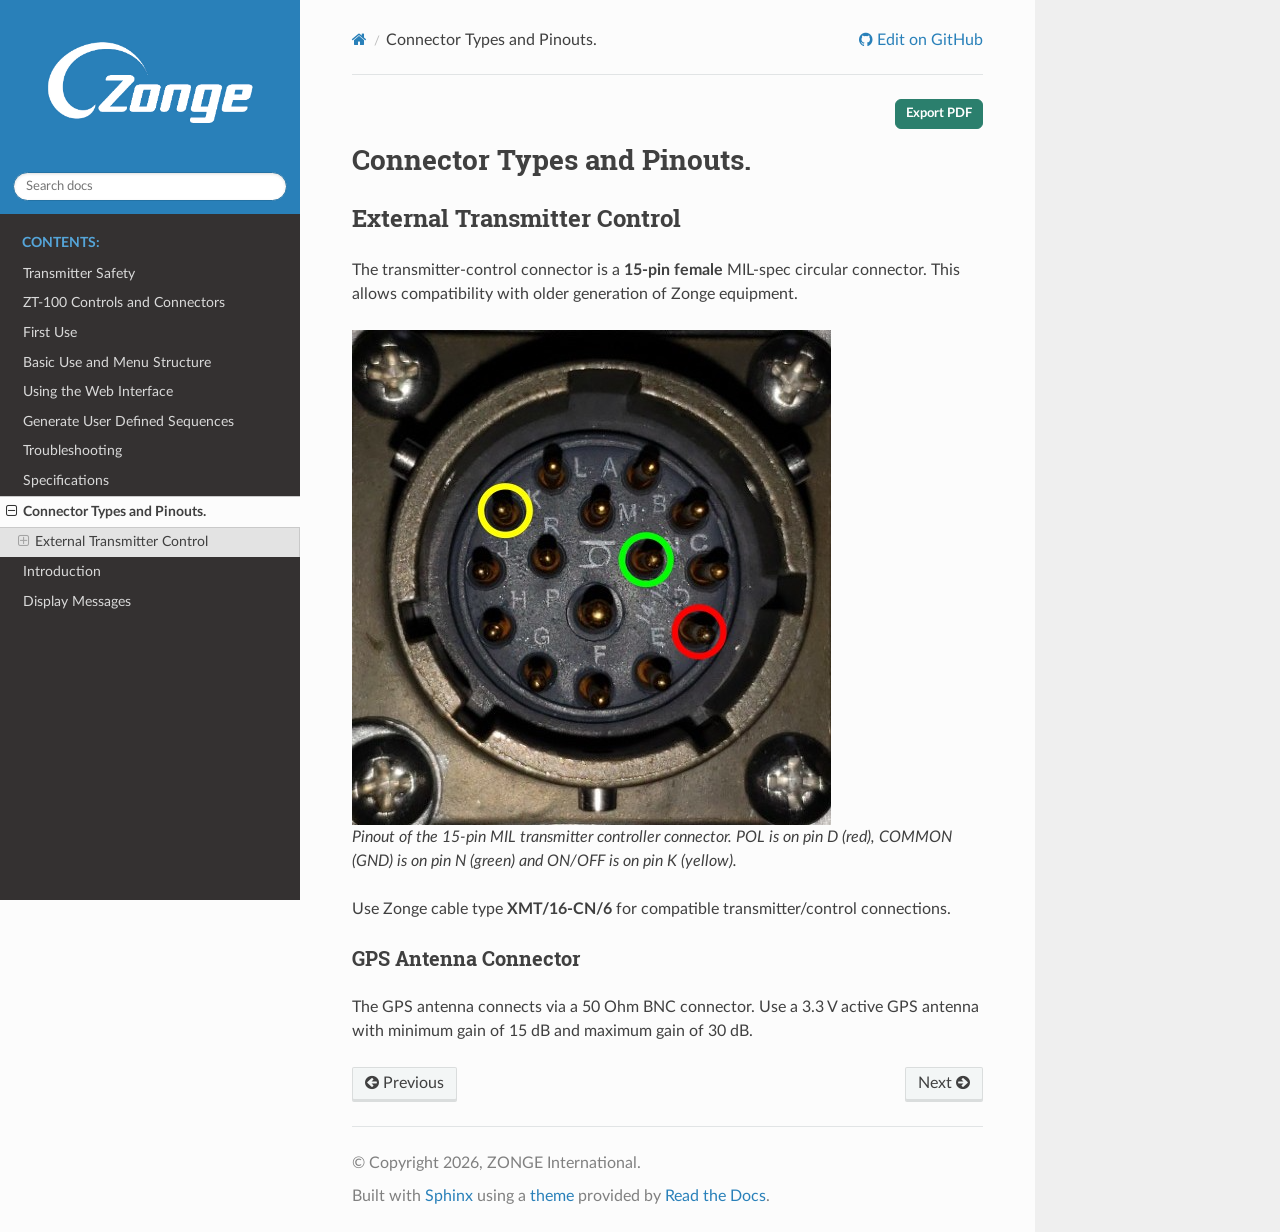
==== commit 7e548939: "Deploy updated documentation" ====
--- a/connectors.html
+++ b/connectors.html
@@ -6,10 +6,10 @@
   <meta charset="utf-8" /><meta name="viewport" content="width=device-width, initial-scale=1" />
 
   <meta name="viewport" content="width=device-width, initial-scale=1.0" />
-  <title>Connector Types and Pinouts &mdash; ZT-100 User Manual</title>
+  <title>Connector Types and Pinouts. &mdash; ZT-100 User Manual</title>
       <link rel="stylesheet" type="text/css" href="_static/pygments.css?v=b86133f3" />
       <link rel="stylesheet" type="text/css" href="_static/css/theme.css?v=9edc463e" />
-      <link rel="stylesheet" type="text/css" href="_static/custom.css?v=fa1c30a4" />
+      <link rel="stylesheet" type="text/css" href="_static/custom.css?v=055cedc8" />
 
   
     <link rel="shortcut icon" href="_static/zonge.ico"/>
@@ -55,7 +55,7 @@
 <li class="toctree-l1"><a class="reference internal" href="user_generated_signals.html">Generate User Defined Sequences</a></li>
 <li class="toctree-l1"><a class="reference internal" href="troubleshooting.html">Troubleshooting</a></li>
 <li class="toctree-l1"><a class="reference internal" href="specifications.html">Specifications</a></li>
-<li class="toctree-l1 current"><a class="current reference internal" href="#">Connector Types and Pinouts</a><ul>
+<li class="toctree-l1 current"><a class="current reference internal" href="#">Connector Types and Pinouts.</a><ul>
 <li class="toctree-l2"><a class="reference internal" href="#external-transmitter-control">External Transmitter Control</a><ul>
 <li class="toctree-l3"><a class="reference internal" href="#gps-antenna-connector">GPS Antenna Connector</a></li>
 </ul>
@@ -80,7 +80,7 @@
           <div role="navigation" aria-label="Page navigation">
   <ul class="wy-breadcrumbs">
       <li><a href="index.html" class="icon icon-home" aria-label="Home"></a></li>
-      <li class="breadcrumb-item active">Connector Types and Pinouts</li>
+      <li class="breadcrumb-item active">Connector Types and Pinouts.</li>
       <li class="wy-breadcrumbs-aside">
               <a href="https://github.com/ZONGE-International/ZT-100_User_Manual/blob/main/source/connectors.rst" class="fa fa-github"> Edit on GitHub</a>
       </li>
@@ -95,7 +95,7 @@
            <div itemprop="articleBody">
              
   <section id="connector-types-and-pinouts">
-<h1>Connector Types and Pinouts<a class="headerlink" href="#connector-types-and-pinouts" title="Link to this heading"></a></h1>
+<h1>Connector Types and Pinouts.<a class="headerlink" href="#connector-types-and-pinouts" title="Link to this heading"></a></h1>
 <section id="external-transmitter-control">
 <h2>External Transmitter Control<a class="headerlink" href="#external-transmitter-control" title="Link to this heading"></a></h2>
 <p>The transmitter-control connector is a <strong>15-pin female</strong> MIL-spec circular connector. This allows compatibility with older generation of Zonge equipment.</p>
--- a/_static/custom.css
+++ b/_static/custom.css
@@ -36,9 +36,24 @@
   border-color: #266f5f;
 }
 
+.rst-content table.zt-error-code-table {
+  width: 100%;
+  table-layout: fixed;
+}
+
+.rst-content table.zt-error-code-table th,
+.rst-content table.zt-error-code-table td {
+  white-space: normal;
+  overflow-wrap: anywhere;
+}
+
 @media (max-width: 767px) {
   .zt-page-actions {
     justify-content: flex-start;
     flex-wrap: wrap;
   }
+
+  .rst-content table.zt-error-code-table {
+    min-width: 720px;
+  }
 }
